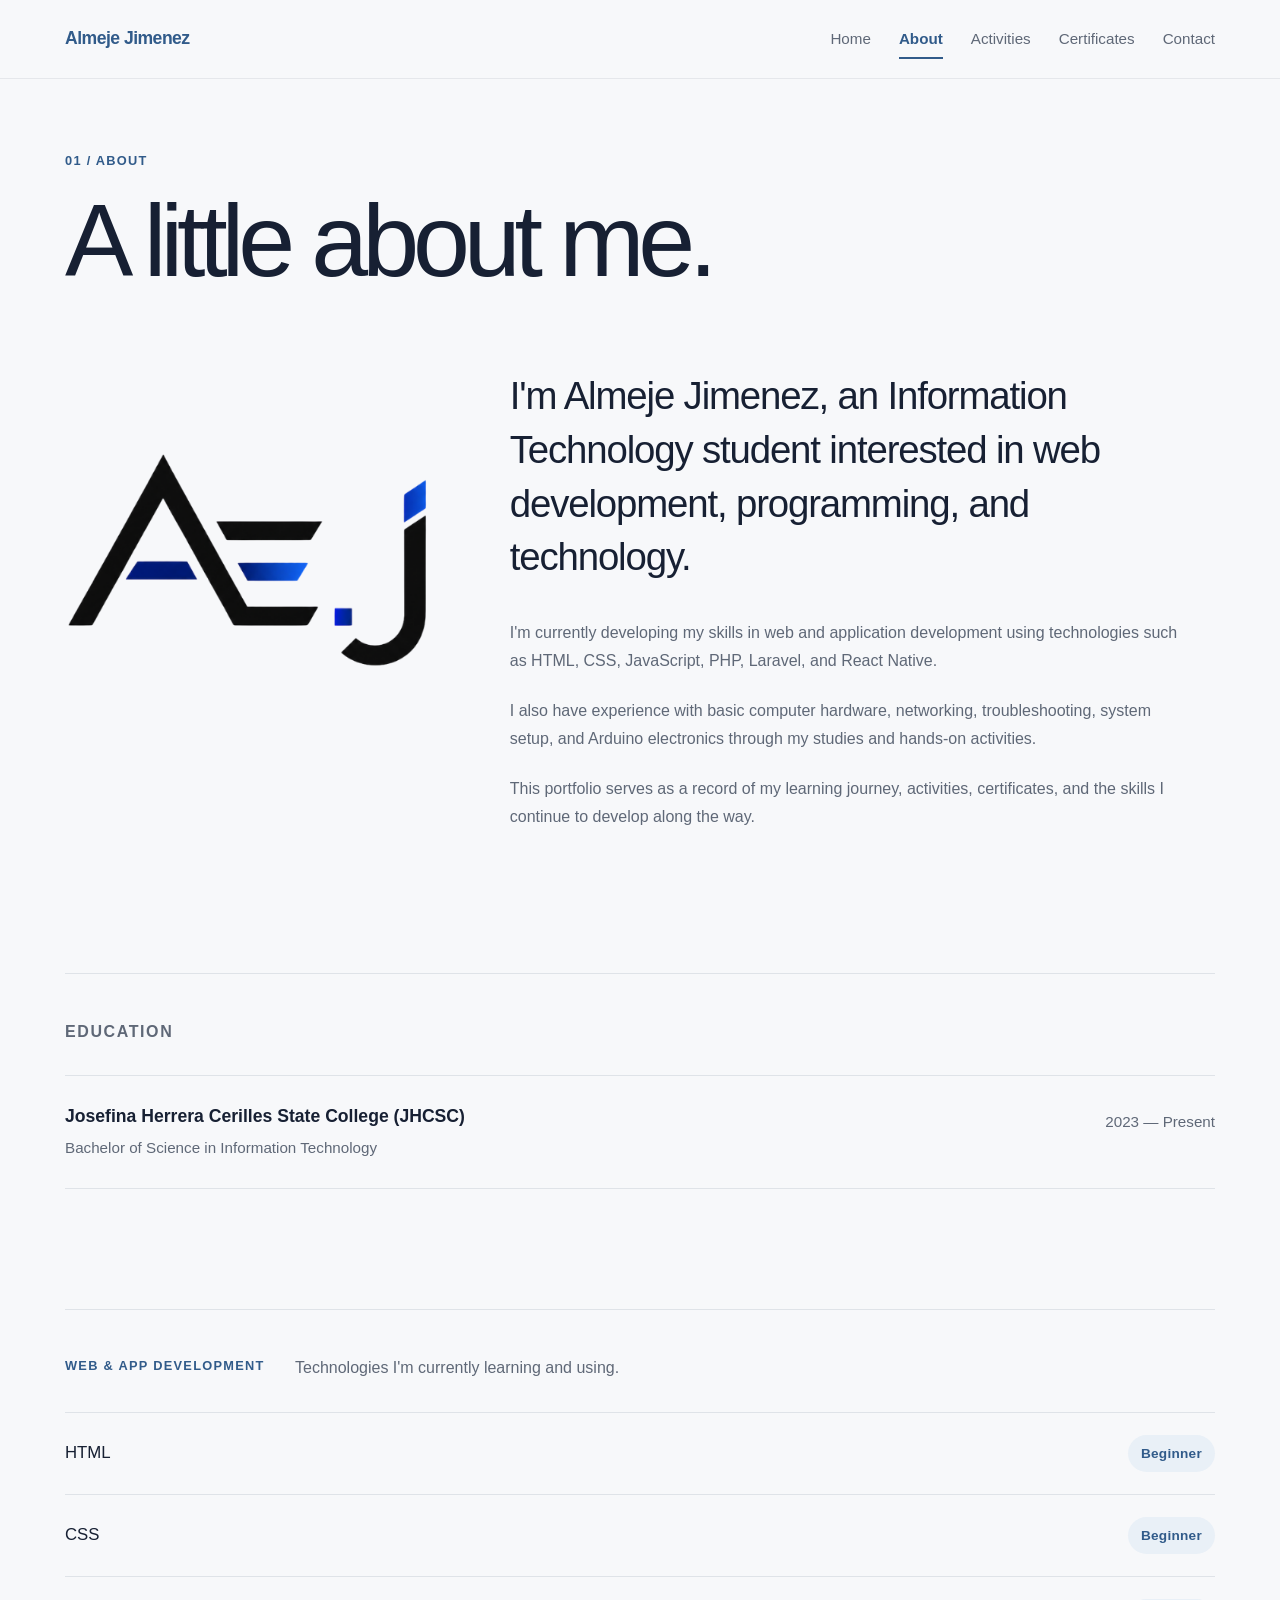
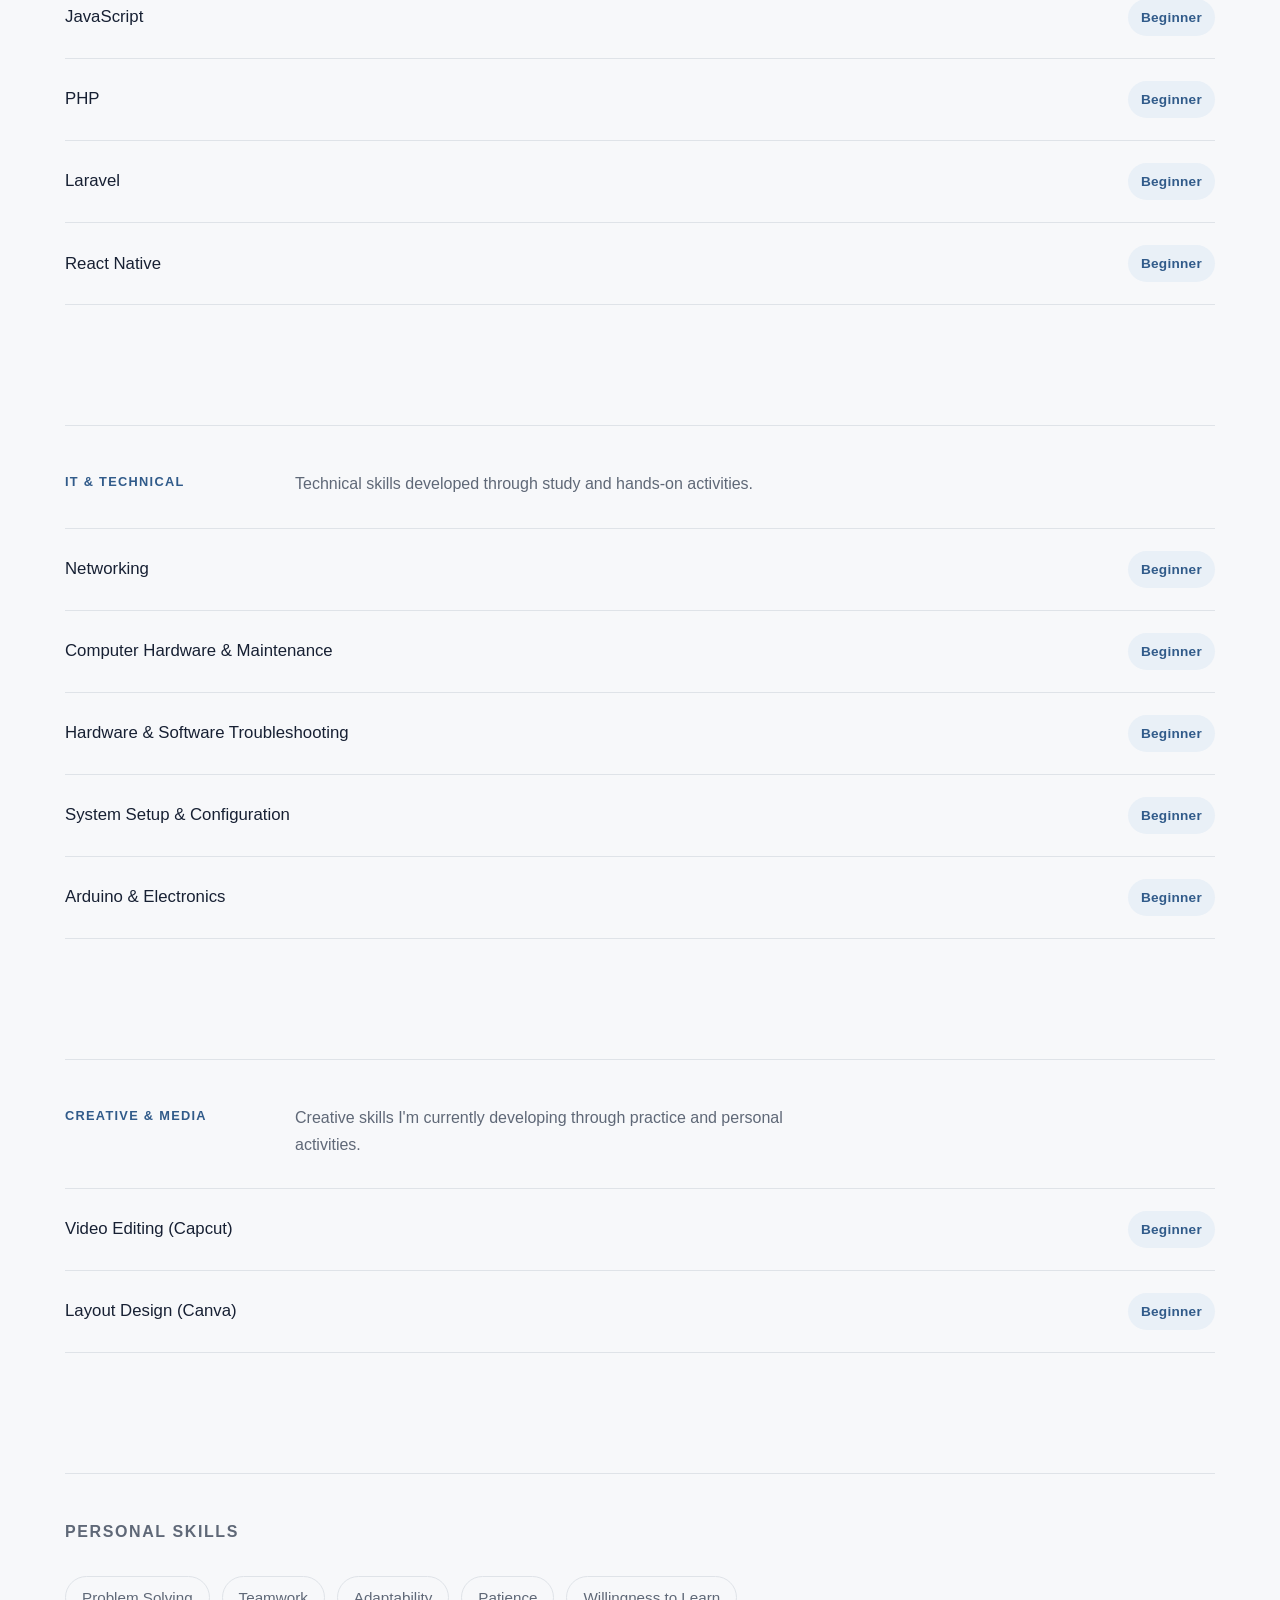
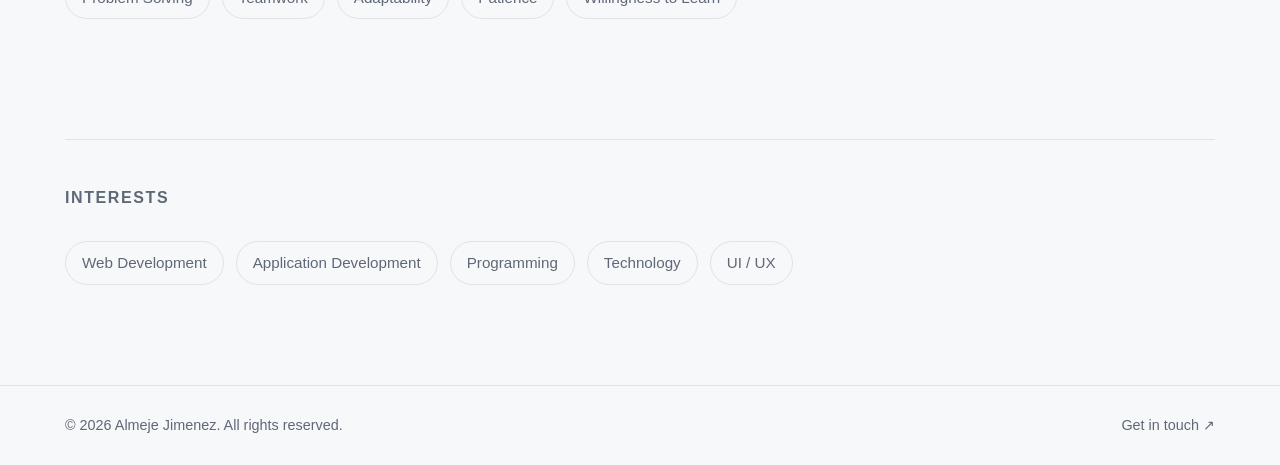
==== about.html @ 889293d3 "Add portfolio website" ====
<!doctype html>
<html lang="en">
  <head>
    <meta charset="UTF-8" />

    <meta name="viewport" content="width=device-width, initial-scale=1.0" />

    <title>About — Almeje Jimenez</title>

    <link rel="stylesheet" href="css/style.css" />
  </head>

  <body>
    <header class="header">
      <nav class="navbar container">
        <a href="index.html" class="logo"> Almeje Jimenez </a>

        <button
          class="menu-button"
          id="menuButton"
          aria-label="Open navigation"
        >
          <span></span>
          <span></span>
        </button>

        <div class="nav-links" id="navLinks">
          <a href="index.html">Home</a>

          <a href="about.html" class="active">About</a>

          <a href="activities.html">Activities</a>

          <a href="certificates.html">Certificates</a>

          <a href="contact.html">Contact</a>
        </div>
      </nav>
    </header>

    <main class="page">
      <!-- =========================
           ABOUT
      ========================== -->

      <section class="container">
        <div class="page-heading">
          <p class="small-label">01 / ABOUT</p>

          <h1>A little about me.</h1>
        </div>

        <div class="about-layout">
          <div class="about-photo">
            <img src="images/my_logo.png" alt="Almeje Jimenez" />
          </div>

          <div class="about-text">
            <p class="about-intro">
              I'm Almeje Jimenez, an Information Technology student interested
              in web development, programming, and technology.
            </p>

            <p>
              I'm currently developing my skills in web and application
              development using technologies such as HTML, CSS, JavaScript, PHP,
              Laravel, and React Native.
            </p>

            <p>
              I also have experience with basic computer hardware, networking,
              troubleshooting, system setup, and Arduino electronics through my
              studies and hands-on activities.
            </p>

            <p>
              This portfolio serves as a record of my learning journey,
              activities, certificates, and the skills I continue to develop
              along the way.
            </p>
          </div>
        </div>
      </section>

      <!-- =========================
           EDUCATION
      ========================== -->

      <section class="container content-section">
        <div class="content-title">
          <p class="small-label">EDUCATION</p>
        </div>

        <div class="simple-list">
          <div class="list-row">
            <div>
              <h3>Josefina Herrera Cerilles State College (JHCSC)</h3>

              <p>Bachelor of Science in Information Technology</p>
            </div>

            <span>2023 — Present</span>
          </div>
        </div>
      </section>

      <!-- =========================
           WEB & APP DEVELOPMENT
      ========================== -->

      <section class="container content-section">
        <div class="content-title">
          <p class="small-label">WEB & APP DEVELOPMENT</p>

          <p>Technologies I'm currently learning and using.</p>
        </div>

        <div class="skills-list">
          <div class="skill-row">
            <span>HTML</span>
            <span class="skill-level">Beginner</span>
          </div>

          <div class="skill-row">
            <span>CSS</span>
            <span class="skill-level">Beginner</span>
          </div>

          <div class="skill-row">
            <span>JavaScript</span>
            <span class="skill-level">Beginner</span>
          </div>

          <div class="skill-row">
            <span>PHP</span>
            <span class="skill-level">Beginner</span>
          </div>

          <div class="skill-row">
            <span>Laravel</span>
            <span class="skill-level">Beginner</span>
          </div>

          <div class="skill-row">
            <span>React Native</span>
            <span class="skill-level">Beginner</span>
          </div>
        </div>
      </section>

      <!-- =========================
           IT & TECHNICAL
      ========================== -->

      <section class="container content-section">
        <div class="content-title">
          <p class="small-label">IT & TECHNICAL</p>

          <p>
            Technical skills developed through study and hands-on activities.
          </p>
        </div>

        <div class="skills-list">
          <div class="skill-row">
            <span>Networking</span>
            <span class="skill-level">Beginner</span>
          </div>

          <div class="skill-row">
            <span>Computer Hardware & Maintenance</span>
            <span class="skill-level">Beginner</span>
          </div>

          <div class="skill-row">
            <span>Hardware & Software Troubleshooting</span>
            <span class="skill-level">Beginner</span>
          </div>

          <div class="skill-row">
            <span>System Setup & Configuration</span>
            <span class="skill-level">Beginner</span>
          </div>

          <div class="skill-row">
            <span>Arduino & Electronics</span>
            <span class="skill-level">Beginner</span>
          </div>
        </div>
      </section>

      <!-- =========================
     CREATIVE & MEDIA
========================== -->

      <section class="container content-section">
        <div class="content-title">
          <p class="small-label">CREATIVE & MEDIA</p>

          <p>
            Creative skills I'm currently developing through practice and
            personal activities.
          </p>
        </div>

        <div class="skills-list">
          <!-- <div class="skill-row">
            <span>Photo Editing</span>
            <span class="skill-level">Beginner</span>
          </div> -->

          <div class="skill-row">
            <span>Video Editing (Capcut)</span>
            <span class="skill-level">Beginner</span>
          </div>

          <div class="skill-row">
            <span>Layout Design (Canva)</span>
            <span class="skill-level">Beginner</span>
          </div>

          <!-- <div class="skill-row">
            <span>Videography</span>
            <span class="skill-level">Beginner</span>
          </div> -->
        </div>
      </section>
      <!-- =========================
           PERSONAL SKILLS
      ========================== -->

      <section class="container content-section">
        <div class="content-title">
          <p class="small-label">PERSONAL SKILLS</p>
        </div>

        <div class="interest-list">
          <span>Problem Solving</span>

          <span>Teamwork</span>

          <span>Adaptability</span>

          <span>Patience</span>

          <span>Willingness to Learn</span>
        </div>
      </section>

      <!-- =========================
           INTERESTS
      ========================== -->

      <section class="container content-section">
        <div class="content-title">
          <p class="small-label">INTERESTS</p>
        </div>

        <div class="interest-list">
          <span>Web Development</span>

          <span>Application Development</span>

          <span>Programming</span>

          <span>Technology</span>

          <span>UI / UX</span>
        </div>
      </section>
    </main>

    <!-- =========================
         FOOTER
    ========================== -->

    <footer class="footer">
      <div class="container footer-content">
        <p>
          © <span class="current-year"></span>
          Almeje Jimenez. All rights reserved.
        </p>

        <a href="contact.html"> Get in touch ↗ </a>
      </div>
    </footer>

    <script src="js/script.js"></script>
  </body>
</html>
---- css/style.css ----
/* =========================================================
   PERSONAL PORTFOLIO
   Accessible Minimal Navy / Blue Theme
   ========================================================= */

/* =========================================================
   1. VARIABLES
   ========================================================= */

:root {
  /* Main colors */
  --background: #f7f8fa;
  --surface: #ffffff;

  --text: #172033;
  --muted: #5f6877;

  --line: #dfe3e8;

  /* Brand colors */
  --primary: #315b8a;
  --primary-light: #e9f0f7;
  --primary-dark: #203d5d;

  /* Page colors */
  --activities-bg: #f0f4f8;

  --contact-bg: #172033;
  --contact-text: #f7f8fa;
  --contact-muted: #bdc5d1;
  --contact-accent: #9ab6d1;

  /* Layout */
  --container: 1150px;

  /* Animation */
  --transition: 0.25s ease;
}

/* =========================================================
   2. RESET
   ========================================================= */

* {
  margin: 0;
  padding: 0;

  box-sizing: border-box;
}

html {
  scroll-behavior: smooth;

  /*
     16px is a comfortable base size.
     rem units throughout the site will scale from this.
  */
  font-size: 16px;
}

body {
  min-height: 100vh;

  background: var(--background);
  color: var(--text);

  font-family: Arial, Helvetica, sans-serif;

  font-size: 1rem;

  /*
     More vertical spacing makes paragraphs
     easier to follow.
  */
  line-height: 1.7;

  -webkit-font-smoothing: antialiased;
}

a {
  color: inherit;

  text-decoration: none;
}

img {
  display: block;

  width: 100%;
}

button {
  font: inherit;
}

::selection {
  background: var(--primary);

  color: white;
}

/* =========================================================
   3. GENERAL
   ========================================================= */

.container {
  width: min(calc(100% - 48px), var(--container));

  margin-inline: auto;
}

/* Small section labels */

.small-label {
  color: var(--primary);

  font-size: 0.8rem;
  font-weight: 700;

  letter-spacing: 0.1em;

  text-transform: uppercase;
}

/* =========================================================
   4. ACCESSIBILITY
   ========================================================= */

/*
   Makes keyboard navigation visible.
   Useful for visitors who use Tab instead of a mouse.
*/

a:focus-visible,
button:focus-visible {
  outline: 3px solid var(--primary);

  outline-offset: 4px;
}

/* Dark contact page focus */

.contact-body a:focus-visible,
.contact-body button:focus-visible {
  outline-color: var(--contact-accent);
}

/* =========================================================
   5. NAVIGATION
   ========================================================= */

.header {
  position: fixed;

  top: 0;
  left: 0;

  width: 100%;

  z-index: 1000;

  background: rgba(247, 248, 250, 0.94);

  backdrop-filter: blur(12px);

  -webkit-backdrop-filter: blur(12px);

  border-bottom: 1px solid rgba(23, 32, 51, 0.08);
}

.navbar {
  min-height: 78px;

  display: flex;

  align-items: center;
  justify-content: space-between;
}

.logo {
  color: var(--primary);

  font-size: 1.1rem;
  font-weight: 700;

  letter-spacing: -0.03em;
}

.nav-links {
  display: flex;

  align-items: center;

  gap: 28px;
}

.nav-links a {
  position: relative;

  color: var(--muted);

  font-size: 0.95rem;
  font-weight: 500;

  transition: color var(--transition);
}

.nav-links a::after {
  content: "";

  position: absolute;

  left: 0;
  bottom: -7px;

  width: 100%;
  height: 2px;

  background: var(--primary);

  transform: scaleX(0);

  transform-origin: right;

  transition: transform var(--transition);
}

.nav-links a:hover,
.nav-links a.active {
  color: var(--primary);
}

.nav-links a.active {
  font-weight: 700;
}

.nav-links a:hover::after,
.nav-links a.active::after {
  transform: scaleX(1);

  transform-origin: left;
}

/* =========================================================
   6. MOBILE MENU BUTTON
   ========================================================= */

.menu-button {
  display: none;

  width: 44px;
  height: 44px;

  padding: 0;

  border: 0;

  background: transparent;

  cursor: pointer;
}

.menu-button span {
  display: block;

  width: 26px;
  height: 2px;

  margin: 7px auto;

  background: var(--text);

  transition:
    transform 0.3s ease,
    opacity 0.3s ease;
}

/* =========================================================
   7. HOME PAGE
   ========================================================= */

.home {
  min-height: calc(100vh - 70px);

  padding: 150px 0 90px;

  display: flex;

  align-items: center;

  background: var(--background);
}

.home-grid {
  display: grid;

  grid-template-columns:
    minmax(0, 1.15fr)
    minmax(300px, 0.85fr);

  gap: 35px;

  align-items: center;
}

.home-content {
  position: relative;
}

.home h1 {
  max-width: 850px;

  margin-top: 25px;

  color: var(--text);

  font-size: clamp(4rem, 9vw, 8.5rem);

  font-weight: 500;

  line-height: 0.9;

  letter-spacing: -0.07em;
}

.home h1 span {
  color: var(--primary);
}

.intro {
  max-width: 570px;

  margin-top: 35px;

  color: var(--muted);

  font-size: 1.05rem;

  line-height: 1.75;
}

.home-links {
  margin-top: 35px;

  display: flex;

  align-items: center;

  gap: 25px;

  font-size: 0.95rem;
  font-weight: 500;
}

.home-links > a {
  transition: color var(--transition);
}

.home-links > a:not(.primary-link) {
  color: var(--muted);
}

.home-links > a:not(.primary-link):hover {
  color: var(--primary);
}

.primary-link {
  display: inline-flex;

  align-items: center;

  gap: 10px;

  padding-bottom: 4px;

  color: var(--primary);

  border-bottom: 2px solid var(--primary);
}

.primary-link span {
  transition: transform var(--transition);
}

.primary-link:hover span {
  transform: translate(3px, -3px);
}

/* =========================================================
   8. PROFILE PHOTO
   ========================================================= */

.home-photo,
.about-photo {
  width: 100%;
}

.home-photo {
  position: relative;
}

.home-photo img {
  width: 110%;

  aspect-ratio: 4 / 5;

  object-fit: cover;
}

.about-photo img {
  width: 100%;

  object-fit: cover;
}

/* Decorative line */

.home-photo::after {
  content: "";

  display: block;

  width: 45%;
  height: 3px;

  margin-top: 14px;
  margin-left: auto;

  background: var(--primary);
}

/* =========================================================
   9. INNER PAGES
   ========================================================= */

.page {
  min-height: 100vh;

  padding: 150px 0 100px;
}

.page-heading {
  max-width: 850px;

  margin-bottom: 80px;
}

.page-heading h1 {
  margin-top: 20px;

  color: var(--text);

  font-size: clamp(3.5rem, 8vw, 7rem);

  font-weight: 500;

  line-height: 0.95;

  letter-spacing: -0.06em;
}

.page-heading > p:last-child {
  max-width: 600px;

  margin-top: 25px;

  color: var(--muted);

  font-size: 1rem;

  line-height: 1.7;
}

/* =========================================================
   10. ABOUT PAGE
   ========================================================= */

.about-layout {
  display: grid;

  grid-template-columns:
    0.7fr
    1.3fr;

  gap: 65px;

  align-items: start;
}

.about-text {
  max-width: 680px;
}

.about-text p {
  margin-bottom: 22px;

  color: var(--muted);

  font-size: 1rem;

  line-height: 1.75;
}

.about-text .about-intro {
  margin-bottom: 35px;

  color: var(--text);

  font-size: clamp(1.5rem, 3vw, 2.4rem);

  line-height: 1.4;

  letter-spacing: -0.03em;
}

/* =========================================================
   11. ABOUT CONTENT SECTIONS
   Education / Skills / Interests
   ========================================================= */

.content-section {
  margin-top: 120px;

  padding-top: 45px;

  border-top: 1px solid var(--line);
}

.content-title {
  display: grid;

  grid-template-columns:
    200px
    1fr;

  gap: 30px;

  margin-bottom: 30px;
}

.content-title .small-label {
  color: var(--primary);
}

.content-title > p:last-child {
  max-width: 500px;

  color: var(--muted);

  font-size: 1rem;

  line-height: 1.65;
}

/* =========================================================
   12. EDUCATION
   ========================================================= */

.simple-list {
  border-top: 1px solid var(--line);
}

.list-row {
  display: flex;

  justify-content: space-between;

  gap: 40px;

  padding: 28px 0;

  border-bottom: 1px solid var(--line);

  transition:
    padding var(--transition),
    border-color var(--transition);
}

.list-row:hover {
  padding-left: 12px;

  border-color: var(--primary);
}

.list-row h3 {
  color: var(--text);

  font-size: 1.1rem;
  font-weight: 600;

  line-height: 1.45;
}

.list-row p,
.list-row > span {
  margin-top: 6px;

  color: var(--muted);

  font-size: 0.95rem;

  line-height: 1.6;
}

/* =========================================================
   13. SKILLS
   ========================================================= */

.skills-list {
  border-top: 1px solid var(--line);
}

.skill-row {
  display: flex;

  align-items: center;
  justify-content: space-between;

  gap: 30px;

  padding: 22px 0;

  border-bottom: 1px solid var(--line);

  transition:
    padding var(--transition),
    border-color var(--transition);
}

.skill-row:hover {
  padding-left: 10px;

  border-color: var(--primary);
}

.skill-row > span:first-child {
  color: var(--text);

  font-size: 1.05rem;
  font-weight: 500;
}

.skill-level {
  padding: 7px 13px;

  background: var(--primary-light);

  color: var(--primary);

  border-radius: 100px;

  font-size: 0.85rem;
  font-weight: 600;

  letter-spacing: 0.02em;
}

/* Beginner */

.skill-level.beginner {
  background: #eef2f6;

  color: #566171;
}

/* Intermediate */

.skill-level.intermediate {
  background: var(--primary-light);

  color: var(--primary);
}

/* Expert */

.skill-level.expert {
  background: var(--primary);

  color: white;
}

/* =========================================================
   14. INTERESTS / PERSONAL SKILLS
   ========================================================= */

.interest-list {
  display: flex;

  flex-wrap: wrap;

  gap: 12px;
}

.interest-list span {
  padding: 10px 16px;

  color: var(--muted);

  border: 1px solid var(--line);

  border-radius: 100px;

  font-size: 0.95rem;

  line-height: 1.4;

  transition:
    background var(--transition),
    color var(--transition),
    border-color var(--transition),
    transform var(--transition);
}

.interest-list span:hover {
  background: var(--primary-light);

  color: var(--primary);

  border-color: #cad8e6;

  transform: translateY(-2px);
}

/* =========================================================
   15. ACTIVITIES PAGE
   ========================================================= */

.activities-page {
  background: var(--activities-bg);
}

.activities-page .header {
  background: rgba(240, 244, 248, 0.94);
}

.activities-page .page-heading h1 {
  color: var(--text);
}

.document-list {
  border-top: 1px solid var(--line);
}

.document-row {
  display: grid;

  grid-template-columns:
    60px
    1fr
    auto;

  gap: 30px;

  padding: 34px 0;

  align-items: center;

  border-bottom: 1px solid var(--line);

  transition:
    padding var(--transition),
    background var(--transition),
    border-color var(--transition);
}

.document-row:hover {
  padding-left: 12px;
  padding-right: 12px;

  background: var(--surface);

  border-color: #c9d4df;
}

.document-number {
  color: var(--primary);

  font-size: 0.85rem;
  font-weight: 700;
}

.document-type {
  color: var(--muted);

  font-size: 0.8rem;
  font-weight: 600;

  letter-spacing: 0.07em;
}

.document-info h2 {
  margin: 5px 0;

  color: var(--text);

  font-size: 1.4rem;
  font-weight: 600;

  line-height: 1.35;

  letter-spacing: -0.02em;
}

.document-info > p:last-child {
  color: var(--muted);

  font-size: 0.95rem;

  line-height: 1.6;
}

/* =========================================================
   16. DOCUMENT ACTIONS
   ========================================================= */

.document-actions {
  display: flex;

  align-items: center;

  gap: 18px;

  white-space: nowrap;
}

/* View */

.view-link {
  display: inline-flex;

  align-items: center;
  justify-content: center;

  min-height: 42px;

  padding: 9px 17px;

  background: var(--primary);

  color: white;

  border: 1px solid var(--primary);

  border-radius: 100px;

  font-size: 0.9rem;
  font-weight: 600;

  transition:
    background var(--transition),
    color var(--transition),
    transform var(--transition);
}

.view-link:hover {
  background: var(--primary-dark);

  border-color: var(--primary-dark);

  transform: translateY(-2px);
}

/* Download */

.download-link {
  display: inline-flex;

  align-items: center;

  min-height: 42px;

  padding: 8px 2px;

  color: var(--primary);

  border-bottom: 2px solid var(--primary);

  font-size: 0.9rem;
  font-weight: 600;

  transition:
    color var(--transition),
    border-color var(--transition);
}

.download-link:hover {
  color: var(--primary-dark);

  border-color: var(--primary-dark);
}

/* =========================================================
   17. CERTIFICATES PAGE
   ========================================================= */

.certificate-grid {
  display: grid;

  grid-template-columns: repeat(2, 1fr);

  gap: 60px 30px;
}

.certificate {
  min-width: 0;
}

.certificate-image {
  display: block;

  padding: 30px;

  overflow: hidden;

  background: var(--primary-light);

  border: 1px solid transparent;

  transition:
    border-color var(--transition),
    background var(--transition);
}

.certificate-image:hover {
  background: #edf3f9;

  border-color: #cad8e6;
}

.certificate-image img {
  aspect-ratio: 1.4;

  object-fit: contain;

  transition: transform 0.4s ease;
}

.certificate-image:hover img {
  transform: scale(1.02);
}

.certificate-details {
  display: flex;

  align-items: flex-end;
  justify-content: space-between;

  gap: 30px;

  margin-top: 20px;
}

.certificate-details .small-label {
  color: var(--primary);
}

.certificate-details h2 {
  margin-top: 6px;

  color: var(--text);

  font-size: 1.1rem;
  font-weight: 600;

  line-height: 1.4;
}

.certificate-details p:not(.small-label) {
  margin-top: 5px;

  color: var(--muted);

  font-size: 0.9rem;

  line-height: 1.5;
}

.certificate-details > a {
  padding: 7px 2px;

  color: var(--primary);

  border-bottom: 2px solid var(--primary);

  font-size: 0.9rem;
  font-weight: 600;

  white-space: nowrap;

  transition:
    color var(--transition),
    border-color var(--transition);
}

.certificate-details > a:hover {
  color: var(--primary-dark);

  border-color: var(--primary-dark);
}

/* =========================================================
   18. CONTACT PAGE
   ========================================================= */

.contact-body {
  background: var(--contact-bg);

  color: var(--contact-text);
}

.contact-page {
  min-height: calc(100vh - 70px);

  padding: 170px 0 100px;

  background: var(--contact-bg);

  color: var(--contact-text);
}

.contact-page .small-label {
  color: var(--contact-accent);
}

.contact-page h1 {
  margin-top: 25px;

  color: var(--contact-text);

  font-size: clamp(4rem, 11vw, 10rem);

  font-weight: 500;

  line-height: 0.9;

  letter-spacing: -0.07em;
}

.contact-description {
  max-width: 550px;

  margin-top: 35px;

  color: var(--contact-muted);

  font-size: 1.05rem;

  line-height: 1.75;
}

.big-email {
  display: inline-flex;

  align-items: center;

  gap: 15px;

  margin-top: 50px;

  padding-bottom: 5px;

  color: var(--contact-text);

  border-bottom: 2px solid var(--contact-accent);

  font-size: clamp(1.2rem, 3vw, 2.5rem);
}

.big-email span {
  color: var(--contact-accent);

  transition: transform var(--transition);
}

.big-email:hover span {
  transform: translate(4px, -4px);
}

.contact-links {
  margin-top: 100px;

  border-top: 1px solid rgba(255, 255, 255, 0.18);
}

.contact-links a {
  display: flex;

  align-items: center;
  justify-content: space-between;

  min-height: 58px;

  padding: 18px 0;

  color: var(--contact-muted);

  border-bottom: 1px solid rgba(255, 255, 255, 0.18);

  font-size: 1rem;
  font-weight: 500;

  transition:
    color var(--transition),
    padding var(--transition);
}

.contact-links a:hover {
  padding-left: 8px;
  padding-right: 8px;

  color: white;
}

/* =========================================================
   19. CONTACT PAGE NAVIGATION
   ========================================================= */

.contact-body .header {
  background: rgba(23, 32, 51, 0.94);

  border-bottom: 1px solid rgba(255, 255, 255, 0.1);
}

.contact-body .logo {
  color: white;
}

.contact-body .nav-links a {
  color: #bdc5d1;
}

.contact-body .nav-links a::after {
  background: white;
}

.contact-body .nav-links a:hover,
.contact-body .nav-links a.active {
  color: white;
}

.contact-body .menu-button span {
  background: white;
}

/* =========================================================
   20. FOOTER
   ========================================================= */

.footer {
  padding: 28px 0;

  background: var(--background);

  border-top: 1px solid var(--line);
}

.footer-content {
  display: flex;

  align-items: center;
  justify-content: space-between;

  gap: 30px;

  color: var(--muted);

  font-size: 0.9rem;

  line-height: 1.6;
}

.footer-content a {
  font-weight: 500;

  transition: color var(--transition);
}

.footer-content a:hover {
  color: var(--primary);
}

/* Contact footer */

.contact-body .footer {
  background: var(--contact-bg);

  color: #bdc5d1;

  border-top: 1px solid rgba(255, 255, 255, 0.15);
}

.contact-body .footer-content {
  color: #bdc5d1;
}

.contact-body .footer-content a:hover {
  color: white;
}

/* =========================================================
   21. TABLET
   ========================================================= */

@media (max-width: 850px) {
  .home-grid {
    grid-template-columns: 1fr;

    gap: 50px;
  }

  .home-photo {
    max-width: 350px;
  }

  .home-photo img {
    width: 100%;
  }

  .about-layout {
    grid-template-columns: 1fr;

    gap: 45px;
  }

  .about-photo {
    max-width: 350px;
  }

  .certificate-grid {
    grid-template-columns: 1fr;
  }
}

/* =========================================================
   22. MOBILE
   ========================================================= */

@media (max-width: 650px) {
  /* -----------------------------------------
     GENERAL
     ----------------------------------------- */

  .container {
    width: calc(100% - 32px);
  }

  /* -----------------------------------------
     NAVIGATION
     ----------------------------------------- */

  .menu-button {
    display: block;

    position: relative;

    z-index: 1002;
  }

  .menu-button.active span:first-child {
    transform: translateY(4.5px) rotate(45deg);
  }

  .menu-button.active span:last-child {
    transform: translateY(-4.5px) rotate(-45deg);
  }

  .nav-links {
    position: fixed;

    inset: 0;

    z-index: 1001;

    display: flex;

    flex-direction: column;

    align-items: flex-start;
    justify-content: center;

    gap: 24px;

    padding: 40px;

    background: var(--background);

    transform: translateY(-100%);

    transition: transform 0.4s ease;
  }

  .nav-links.active {
    transform: translateY(0);
  }

  .nav-links a {
    color: var(--text);

    font-size: 1.8rem;
    font-weight: 500;

    letter-spacing: -0.04em;
  }

  .nav-links a::after {
    bottom: -3px;
  }

  .nav-links a:hover,
  .nav-links a.active {
    color: var(--primary);
  }

  /* -----------------------------------------
     CONTACT MOBILE NAVIGATION
     ----------------------------------------- */

  .contact-body .nav-links {
    background: var(--contact-bg);
  }

  .contact-body .nav-links a {
    color: var(--contact-muted);
  }

  .contact-body .nav-links a:hover,
  .contact-body .nav-links a.active {
    color: white;
  }

  /* -----------------------------------------
     HOME
     ----------------------------------------- */

  .home {
    min-height: auto;

    padding: 125px 0 80px;
  }

  .home h1 {
    font-size: clamp(3.6rem, 18vw, 6rem);

    line-height: 0.95;
  }

  .intro {
    margin-top: 28px;

    font-size: 1rem;
  }

  .home-links {
    flex-direction: column;

    align-items: flex-start;

    gap: 18px;

    font-size: 1rem;
  }

  .home-photo {
    max-width: 300px;
  }

  /* -----------------------------------------
     INNER PAGES
     ----------------------------------------- */

  .page {
    padding: 125px 0 80px;
  }

  .page-heading {
    margin-bottom: 55px;
  }

  .page-heading h1 {
    font-size: clamp(3.2rem, 15vw, 5.5rem);

    line-height: 1;
  }

  /* -----------------------------------------
     ABOUT
     ----------------------------------------- */

  .about-layout {
    gap: 40px;
  }

  .about-photo {
    max-width: 300px;
  }

  .about-text p {
    font-size: 1rem;
  }

  /* -----------------------------------------
     CONTENT
     ----------------------------------------- */

  .content-section {
    margin-top: 80px;

    padding-top: 35px;
  }

  .content-title {
    grid-template-columns: 1fr;

    gap: 12px;
  }

  /* -----------------------------------------
     EDUCATION
     ----------------------------------------- */

  .list-row {
    flex-direction: column;

    gap: 6px;
  }

  .list-row:hover {
    padding-left: 8px;
  }

  /* -----------------------------------------
     SKILLS
     ----------------------------------------- */

  .skill-row {
    gap: 15px;
  }

  /* -----------------------------------------
     DOCUMENTS / ACTIVITIES
     ----------------------------------------- */

  .document-row {
    grid-template-columns:
      35px
      1fr;

    gap: 12px 15px;
  }

  .document-row:hover {
    padding-left: 8px;
    padding-right: 8px;
  }

  .document-actions {
    grid-column: 2;

    justify-self: start;

    display: flex;

    align-items: center;

    flex-wrap: wrap;

    gap: 15px;

    margin-top: 8px;
  }

  .document-info h2 {
    font-size: 1.25rem;
  }

  .view-link,
  .download-link {
    font-size: 0.9rem;
  }

  /* -----------------------------------------
     CERTIFICATES
     ----------------------------------------- */

  .certificate-grid {
    gap: 50px;
  }

  .certificate-image {
    padding: 20px;
  }

  .certificate-details {
    align-items: flex-start;

    gap: 20px;
  }

  /* -----------------------------------------
     CONTACT
     ----------------------------------------- */

  .contact-page {
    min-height: calc(100vh - 70px);

    padding: 130px 0 80px;
  }

  .contact-page h1 {
    font-size: clamp(3.7rem, 18vw, 6.5rem);

    line-height: 0.95;
  }

  .contact-description {
    font-size: 1rem;
  }

  .big-email {
    word-break: break-word;
  }

  .contact-links {
    margin-top: 75px;
  }

  /* -----------------------------------------
     FOOTER
     ----------------------------------------- */

  .footer-content {
    flex-direction: column;

    align-items: flex-start;

    gap: 8px;

    font-size: 0.9rem;
  }
}

/* =========================================================
   23. VERY SMALL SCREENS
   ========================================================= */

@media (max-width: 400px) {
  .home h1 {
    font-size: 3.4rem;
  }

  .page-heading h1 {
    font-size: 3.1rem;
  }

  .contact-page h1 {
    font-size: 3.7rem;
  }

  .skill-row {
    align-items: flex-start;

    flex-direction: column;

    gap: 10px;
  }

  .certificate-details {
    flex-direction: column;
  }

  .document-row {
    grid-template-columns:
      30px
      1fr;
  }
}

/* =========================================================
   24. REDUCED MOTION / ACCESSIBILITY
   ========================================================= */

@media (prefers-reduced-motion: reduce) {
  html {
    scroll-behavior: auto;
  }

  *,
  *::before,
  *::after {
    transition: none !important;

    animation: none !important;
  }
}
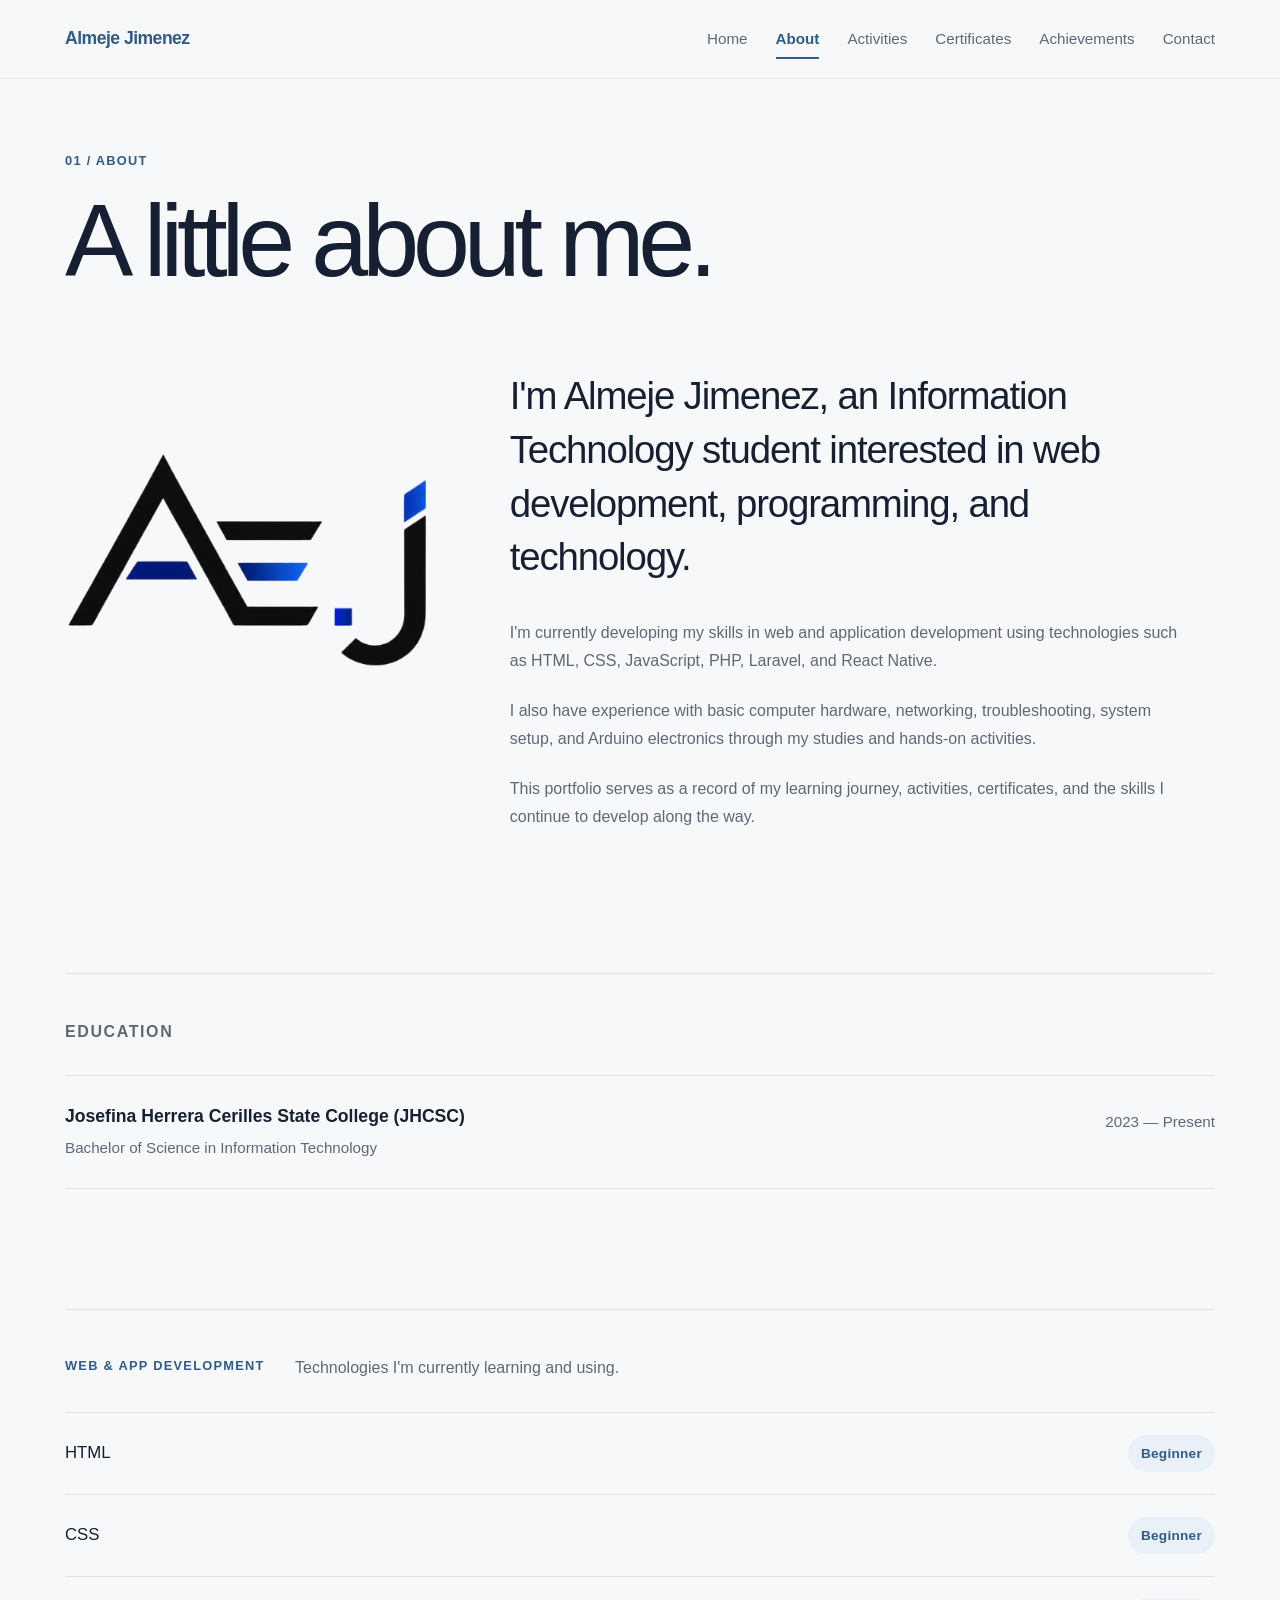
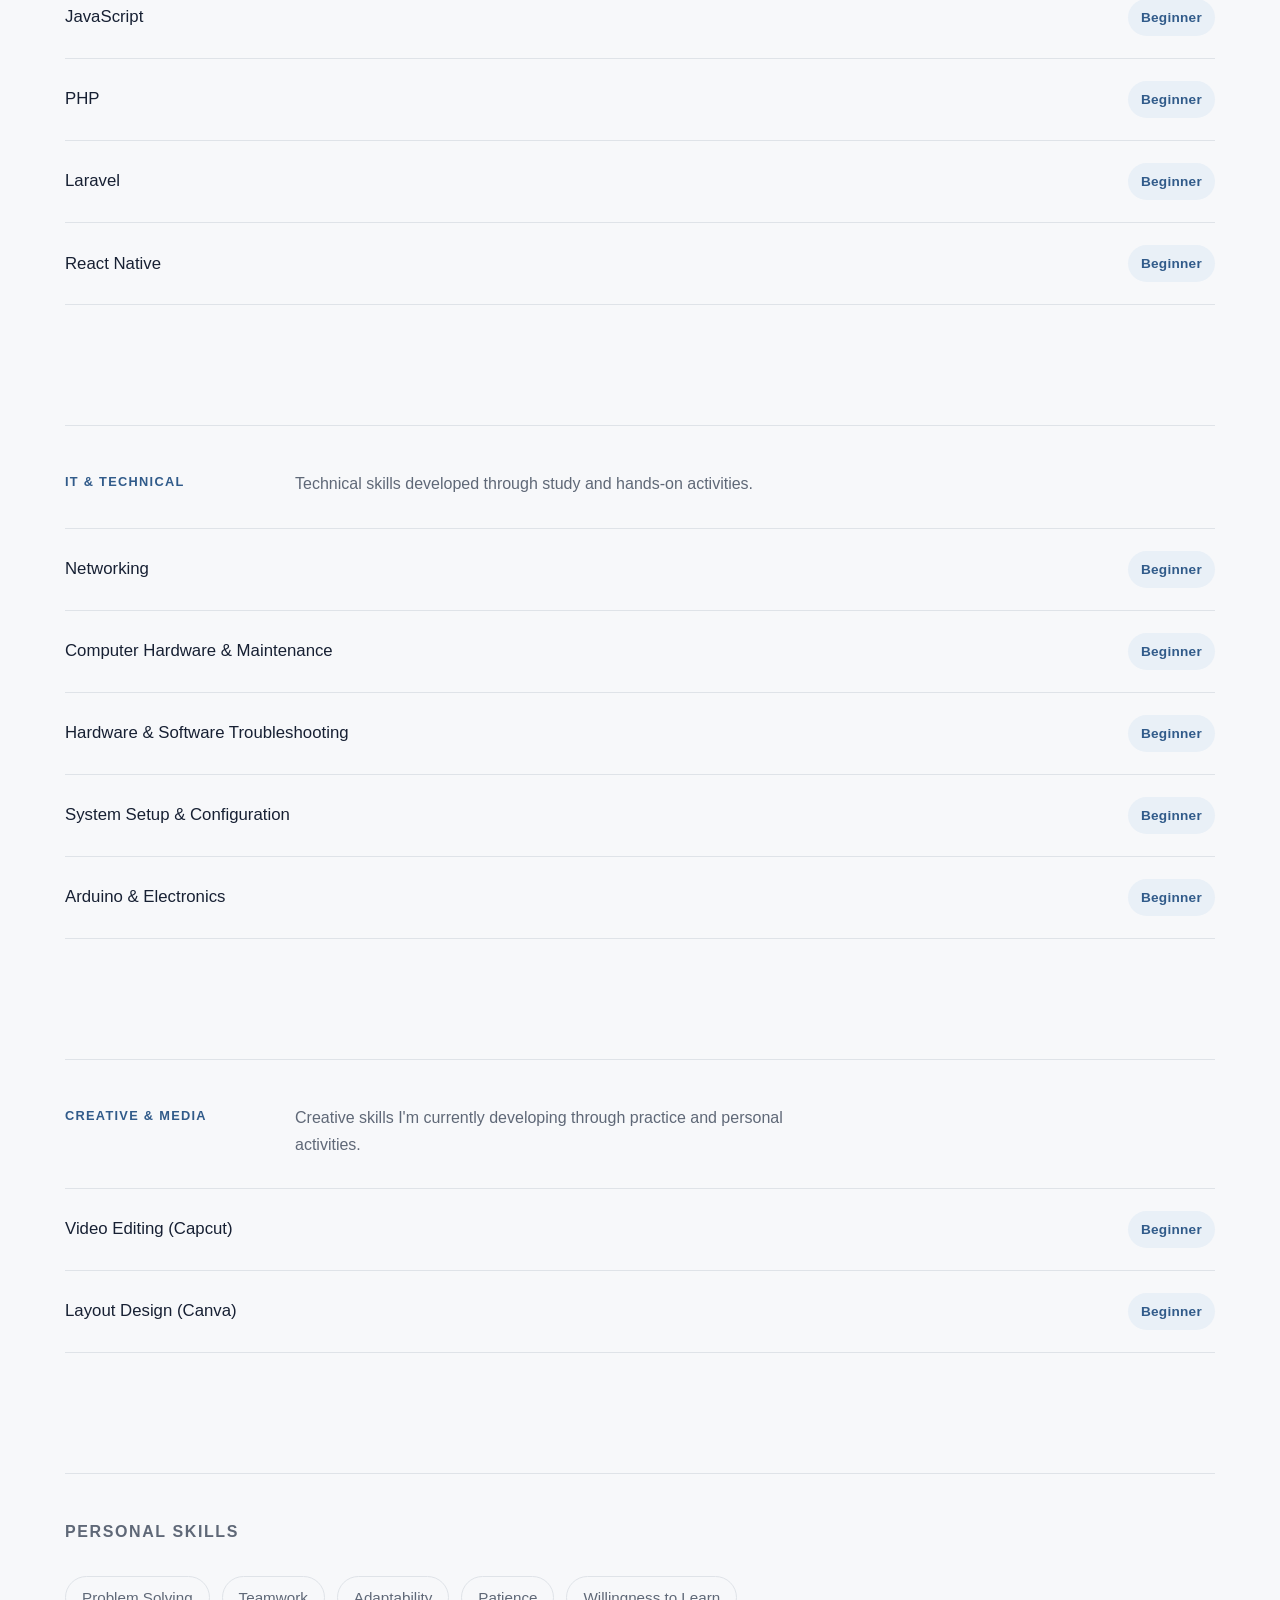
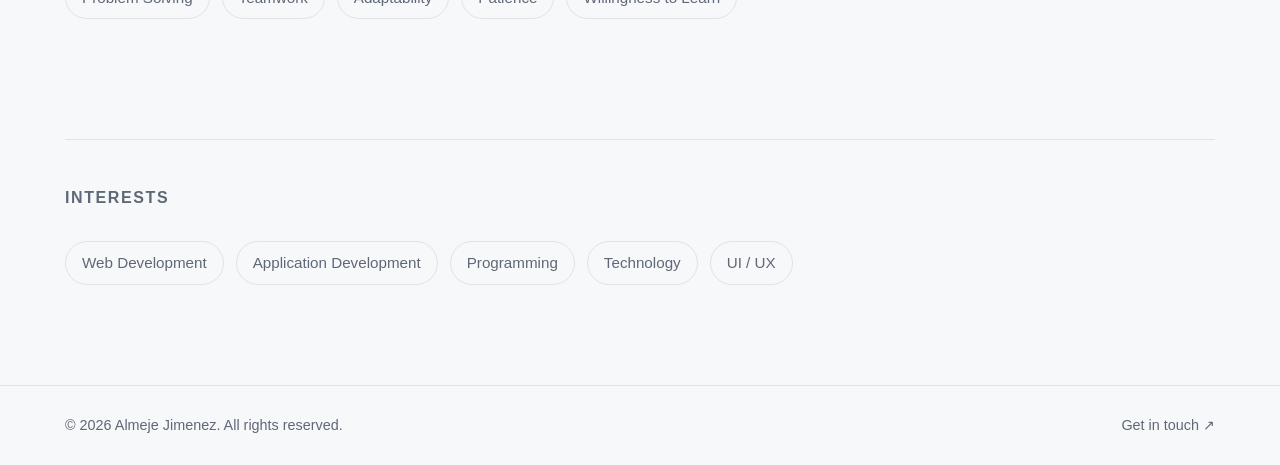
==== commit ad049a9e: "Update about.html" ====
--- a/about.html
+++ b/about.html
@@ -33,6 +33,8 @@
 
           <a href="certificates.html">Certificates</a>
 
+          <a href="achievements.html">Achievements</a>
+
           <a href="contact.html">Contact</a>
         </div>
       </nav>
--- a/css/style.css
+++ b/css/style.css
@@ -1,1594 +1,1953 @@
-/* =========================================================
-   PERSONAL PORTFOLIO
-   Accessible Minimal Navy / Blue Theme
-   ========================================================= */
-
-/* =========================================================
-   1. VARIABLES
-   ========================================================= */
-
-:root {
-  /* Main colors */
-  --background: #f7f8fa;
-  --surface: #ffffff;
-
-  --text: #172033;
-  --muted: #5f6877;
-
-  --line: #dfe3e8;
-
-  /* Brand colors */
-  --primary: #315b8a;
-  --primary-light: #e9f0f7;
-  --primary-dark: #203d5d;
-
-  /* Page colors */
-  --activities-bg: #f0f4f8;
-
-  --contact-bg: #172033;
-  --contact-text: #f7f8fa;
-  --contact-muted: #bdc5d1;
-  --contact-accent: #9ab6d1;
-
-  /* Layout */
-  --container: 1150px;
-
-  /* Animation */
-  --transition: 0.25s ease;
-}
-
-/* =========================================================
-   2. RESET
-   ========================================================= */
-
-* {
-  margin: 0;
-  padding: 0;
-
-  box-sizing: border-box;
-}
-
-html {
-  scroll-behavior: smooth;
-
-  /*
-     16px is a comfortable base size.
-     rem units throughout the site will scale from this.
-  */
-  font-size: 16px;
-}
-
-body {
-  min-height: 100vh;
-
-  background: var(--background);
-  color: var(--text);
-
-  font-family: Arial, Helvetica, sans-serif;
-
-  font-size: 1rem;
-
-  /*
-     More vertical spacing makes paragraphs
-     easier to follow.
-  */
-  line-height: 1.7;
-
-  -webkit-font-smoothing: antialiased;
-}
-
-a {
-  color: inherit;
-
-  text-decoration: none;
-}
-
-img {
-  display: block;
-
-  width: 100%;
-}
-
-button {
-  font: inherit;
-}
-
-::selection {
-  background: var(--primary);
-
-  color: white;
-}
-
-/* =========================================================
-   3. GENERAL
-   ========================================================= */
-
-.container {
-  width: min(calc(100% - 48px), var(--container));
-
-  margin-inline: auto;
-}
-
-/* Small section labels */
-
-.small-label {
-  color: var(--primary);
-
-  font-size: 0.8rem;
-  font-weight: 700;
-
-  letter-spacing: 0.1em;
-
-  text-transform: uppercase;
-}
-
-/* =========================================================
-   4. ACCESSIBILITY
-   ========================================================= */
-
-/*
-   Makes keyboard navigation visible.
-   Useful for visitors who use Tab instead of a mouse.
-*/
-
-a:focus-visible,
-button:focus-visible {
-  outline: 3px solid var(--primary);
-
-  outline-offset: 4px;
-}
-
-/* Dark contact page focus */
-
-.contact-body a:focus-visible,
-.contact-body button:focus-visible {
-  outline-color: var(--contact-accent);
-}
-
-/* =========================================================
-   5. NAVIGATION
-   ========================================================= */
-
-.header {
-  position: fixed;
-
-  top: 0;
-  left: 0;
-
-  width: 100%;
-
-  z-index: 1000;
-
-  background: rgba(247, 248, 250, 0.94);
-
-  backdrop-filter: blur(12px);
-
-  -webkit-backdrop-filter: blur(12px);
-
-  border-bottom: 1px solid rgba(23, 32, 51, 0.08);
-}
-
-.navbar {
-  min-height: 78px;
-
-  display: flex;
-
-  align-items: center;
-  justify-content: space-between;
-}
-
-.logo {
-  color: var(--primary);
-
-  font-size: 1.1rem;
-  font-weight: 700;
-
-  letter-spacing: -0.03em;
-}
-
-.nav-links {
-  display: flex;
-
-  align-items: center;
-
-  gap: 28px;
-}
-
-.nav-links a {
-  position: relative;
-
-  color: var(--muted);
-
-  font-size: 0.95rem;
-  font-weight: 500;
-
-  transition: color var(--transition);
-}
-
-.nav-links a::after {
-  content: "";
-
-  position: absolute;
-
-  left: 0;
-  bottom: -7px;
-
-  width: 100%;
-  height: 2px;
-
-  background: var(--primary);
-
-  transform: scaleX(0);
-
-  transform-origin: right;
-
-  transition: transform var(--transition);
-}
-
-.nav-links a:hover,
-.nav-links a.active {
-  color: var(--primary);
-}
-
-.nav-links a.active {
-  font-weight: 700;
-}
-
-.nav-links a:hover::after,
-.nav-links a.active::after {
-  transform: scaleX(1);
-
-  transform-origin: left;
-}
-
-/* =========================================================
-   6. MOBILE MENU BUTTON
-   ========================================================= */
-
-.menu-button {
-  display: none;
-
-  width: 44px;
-  height: 44px;
-
-  padding: 0;
-
-  border: 0;
-
-  background: transparent;
-
-  cursor: pointer;
-}
-
-.menu-button span {
-  display: block;
-
-  width: 26px;
-  height: 2px;
-
-  margin: 7px auto;
-
-  background: var(--text);
-
-  transition:
-    transform 0.3s ease,
-    opacity 0.3s ease;
-}
-
-/* =========================================================
-   7. HOME PAGE
-   ========================================================= */
-
-.home {
-  min-height: calc(100vh - 70px);
-
-  padding: 150px 0 90px;
-
-  display: flex;
-
-  align-items: center;
-
-  background: var(--background);
-}
-
-.home-grid {
-  display: grid;
-
-  grid-template-columns:
-    minmax(0, 1.15fr)
-    minmax(300px, 0.85fr);
-
-  gap: 35px;
-
-  align-items: center;
-}
-
-.home-content {
-  position: relative;
-}
-
-.home h1 {
-  max-width: 850px;
-
-  margin-top: 25px;
-
-  color: var(--text);
-
-  font-size: clamp(4rem, 9vw, 8.5rem);
-
-  font-weight: 500;
-
-  line-height: 0.9;
-
-  letter-spacing: -0.07em;
-}
-
-.home h1 span {
-  color: var(--primary);
-}
-
-.intro {
-  max-width: 570px;
-
-  margin-top: 35px;
-
-  color: var(--muted);
-
-  font-size: 1.05rem;
-
-  line-height: 1.75;
-}
-
-.home-links {
-  margin-top: 35px;
-
-  display: flex;
-
-  align-items: center;
-
-  gap: 25px;
-
-  font-size: 0.95rem;
-  font-weight: 500;
-}
-
-.home-links > a {
-  transition: color var(--transition);
-}
-
-.home-links > a:not(.primary-link) {
-  color: var(--muted);
-}
-
-.home-links > a:not(.primary-link):hover {
-  color: var(--primary);
-}
-
-.primary-link {
-  display: inline-flex;
-
-  align-items: center;
-
-  gap: 10px;
-
-  padding-bottom: 4px;
-
-  color: var(--primary);
-
-  border-bottom: 2px solid var(--primary);
-}
-
-.primary-link span {
-  transition: transform var(--transition);
-}
-
-.primary-link:hover span {
-  transform: translate(3px, -3px);
-}
-
-/* =========================================================
-   8. PROFILE PHOTO
-   ========================================================= */
-
-.home-photo,
-.about-photo {
-  width: 100%;
-}
-
-.home-photo {
-  position: relative;
-}
-
-.home-photo img {
-  width: 110%;
-
-  aspect-ratio: 4 / 5;
-
-  object-fit: cover;
-}
-
-.about-photo img {
-  width: 100%;
-
-  object-fit: cover;
-}
-
-/* Decorative line */
-
-.home-photo::after {
-  content: "";
-
-  display: block;
-
-  width: 45%;
-  height: 3px;
-
-  margin-top: 14px;
-  margin-left: auto;
-
-  background: var(--primary);
-}
-
-/* =========================================================
-   9. INNER PAGES
-   ========================================================= */
-
-.page {
-  min-height: 100vh;
-
-  padding: 150px 0 100px;
-}
-
-.page-heading {
-  max-width: 850px;
-
-  margin-bottom: 80px;
-}
-
-.page-heading h1 {
-  margin-top: 20px;
-
-  color: var(--text);
-
-  font-size: clamp(3.5rem, 8vw, 7rem);
-
-  font-weight: 500;
-
-  line-height: 0.95;
-
-  letter-spacing: -0.06em;
-}
-
-.page-heading > p:last-child {
-  max-width: 600px;
-
-  margin-top: 25px;
-
-  color: var(--muted);
-
-  font-size: 1rem;
-
-  line-height: 1.7;
-}
-
-/* =========================================================
-   10. ABOUT PAGE
-   ========================================================= */
-
-.about-layout {
-  display: grid;
-
-  grid-template-columns:
-    0.7fr
-    1.3fr;
-
-  gap: 65px;
-
-  align-items: start;
-}
-
-.about-text {
-  max-width: 680px;
-}
-
-.about-text p {
-  margin-bottom: 22px;
-
-  color: var(--muted);
-
-  font-size: 1rem;
-
-  line-height: 1.75;
-}
-
-.about-text .about-intro {
-  margin-bottom: 35px;
-
-  color: var(--text);
-
-  font-size: clamp(1.5rem, 3vw, 2.4rem);
-
-  line-height: 1.4;
-
-  letter-spacing: -0.03em;
-}
-
-/* =========================================================
-   11. ABOUT CONTENT SECTIONS
-   Education / Skills / Interests
-   ========================================================= */
-
-.content-section {
-  margin-top: 120px;
-
-  padding-top: 45px;
-
-  border-top: 1px solid var(--line);
-}
-
-.content-title {
-  display: grid;
-
-  grid-template-columns:
-    200px
-    1fr;
-
-  gap: 30px;
-
-  margin-bottom: 30px;
-}
-
-.content-title .small-label {
-  color: var(--primary);
-}
-
-.content-title > p:last-child {
-  max-width: 500px;
-
-  color: var(--muted);
-
-  font-size: 1rem;
-
-  line-height: 1.65;
-}
-
-/* =========================================================
-   12. EDUCATION
-   ========================================================= */
-
-.simple-list {
-  border-top: 1px solid var(--line);
-}
-
-.list-row {
-  display: flex;
-
-  justify-content: space-between;
-
-  gap: 40px;
-
-  padding: 28px 0;
-
-  border-bottom: 1px solid var(--line);
-
-  transition:
-    padding var(--transition),
-    border-color var(--transition);
-}
-
-.list-row:hover {
-  padding-left: 12px;
-
-  border-color: var(--primary);
-}
-
-.list-row h3 {
-  color: var(--text);
-
-  font-size: 1.1rem;
-  font-weight: 600;
-
-  line-height: 1.45;
-}
-
-.list-row p,
-.list-row > span {
-  margin-top: 6px;
-
-  color: var(--muted);
-
-  font-size: 0.95rem;
-
-  line-height: 1.6;
-}
-
-/* =========================================================
-   13. SKILLS
-   ========================================================= */
-
-.skills-list {
-  border-top: 1px solid var(--line);
-}
-
-.skill-row {
-  display: flex;
-
-  align-items: center;
-  justify-content: space-between;
-
-  gap: 30px;
-
-  padding: 22px 0;
-
-  border-bottom: 1px solid var(--line);
-
-  transition:
-    padding var(--transition),
-    border-color var(--transition);
-}
-
-.skill-row:hover {
-  padding-left: 10px;
-
-  border-color: var(--primary);
-}
-
-.skill-row > span:first-child {
-  color: var(--text);
-
-  font-size: 1.05rem;
-  font-weight: 500;
-}
-
-.skill-level {
-  padding: 7px 13px;
-
-  background: var(--primary-light);
-
-  color: var(--primary);
-
-  border-radius: 100px;
-
-  font-size: 0.85rem;
-  font-weight: 600;
-
-  letter-spacing: 0.02em;
-}
-
-/* Beginner */
-
-.skill-level.beginner {
-  background: #eef2f6;
-
-  color: #566171;
-}
-
-/* Intermediate */
-
-.skill-level.intermediate {
-  background: var(--primary-light);
-
-  color: var(--primary);
-}
-
-/* Expert */
-
-.skill-level.expert {
-  background: var(--primary);
-
-  color: white;
-}
-
-/* =========================================================
-   14. INTERESTS / PERSONAL SKILLS
-   ========================================================= */
-
-.interest-list {
-  display: flex;
-
-  flex-wrap: wrap;
-
-  gap: 12px;
-}
-
-.interest-list span {
-  padding: 10px 16px;
-
-  color: var(--muted);
-
-  border: 1px solid var(--line);
-
-  border-radius: 100px;
-
-  font-size: 0.95rem;
-
-  line-height: 1.4;
-
-  transition:
-    background var(--transition),
-    color var(--transition),
-    border-color var(--transition),
-    transform var(--transition);
-}
-
-.interest-list span:hover {
-  background: var(--primary-light);
-
-  color: var(--primary);
-
-  border-color: #cad8e6;
-
-  transform: translateY(-2px);
-}
-
-/* =========================================================
-   15. ACTIVITIES PAGE
-   ========================================================= */
-
-.activities-page {
-  background: var(--activities-bg);
-}
-
-.activities-page .header {
-  background: rgba(240, 244, 248, 0.94);
-}
-
-.activities-page .page-heading h1 {
-  color: var(--text);
-}
-
-.document-list {
-  border-top: 1px solid var(--line);
-}
-
-.document-row {
-  display: grid;
-
-  grid-template-columns:
-    60px
-    1fr
-    auto;
-
-  gap: 30px;
-
-  padding: 34px 0;
-
-  align-items: center;
-
-  border-bottom: 1px solid var(--line);
-
-  transition:
-    padding var(--transition),
-    background var(--transition),
-    border-color var(--transition);
-}
-
-.document-row:hover {
-  padding-left: 12px;
-  padding-right: 12px;
-
-  background: var(--surface);
-
-  border-color: #c9d4df;
-}
-
-.document-number {
-  color: var(--primary);
-
-  font-size: 0.85rem;
-  font-weight: 700;
-}
-
-.document-type {
-  color: var(--muted);
-
-  font-size: 0.8rem;
-  font-weight: 600;
-
-  letter-spacing: 0.07em;
-}
-
-.document-info h2 {
-  margin: 5px 0;
-
-  color: var(--text);
-
-  font-size: 1.4rem;
-  font-weight: 600;
-
-  line-height: 1.35;
-
-  letter-spacing: -0.02em;
-}
-
-.document-info > p:last-child {
-  color: var(--muted);
-
-  font-size: 0.95rem;
-
-  line-height: 1.6;
-}
-
-/* =========================================================
-   16. DOCUMENT ACTIONS
-   ========================================================= */
-
-.document-actions {
-  display: flex;
-
-  align-items: center;
-
-  gap: 18px;
-
-  white-space: nowrap;
-}
-
-/* View */
-
-.view-link {
-  display: inline-flex;
-
-  align-items: center;
-  justify-content: center;
-
-  min-height: 42px;
-
-  padding: 9px 17px;
-
-  background: var(--primary);
-
-  color: white;
-
-  border: 1px solid var(--primary);
-
-  border-radius: 100px;
-
-  font-size: 0.9rem;
-  font-weight: 600;
-
-  transition:
-    background var(--transition),
-    color var(--transition),
-    transform var(--transition);
-}
-
-.view-link:hover {
-  background: var(--primary-dark);
-
-  border-color: var(--primary-dark);
-
-  transform: translateY(-2px);
-}
-
-/* Download */
-
-.download-link {
-  display: inline-flex;
-
-  align-items: center;
-
-  min-height: 42px;
-
-  padding: 8px 2px;
-
-  color: var(--primary);
-
-  border-bottom: 2px solid var(--primary);
-
-  font-size: 0.9rem;
-  font-weight: 600;
-
-  transition:
-    color var(--transition),
-    border-color var(--transition);
-}
-
-.download-link:hover {
-  color: var(--primary-dark);
-
-  border-color: var(--primary-dark);
-}
-
-/* =========================================================
-   17. CERTIFICATES PAGE
-   ========================================================= */
-
-.certificate-grid {
-  display: grid;
-
-  grid-template-columns: repeat(2, 1fr);
-
-  gap: 60px 30px;
-}
-
-.certificate {
-  min-width: 0;
-}
-
-.certificate-image {
-  display: block;
-
-  padding: 30px;
-
-  overflow: hidden;
-
-  background: var(--primary-light);
-
-  border: 1px solid transparent;
-
-  transition:
-    border-color var(--transition),
-    background var(--transition);
-}
-
-.certificate-image:hover {
-  background: #edf3f9;
-
-  border-color: #cad8e6;
-}
-
-.certificate-image img {
-  aspect-ratio: 1.4;
-
-  object-fit: contain;
-
-  transition: transform 0.4s ease;
-}
-
-.certificate-image:hover img {
-  transform: scale(1.02);
-}
-
-.certificate-details {
-  display: flex;
-
-  align-items: flex-end;
-  justify-content: space-between;
-
-  gap: 30px;
-
-  margin-top: 20px;
-}
-
-.certificate-details .small-label {
-  color: var(--primary);
-}
-
-.certificate-details h2 {
-  margin-top: 6px;
-
-  color: var(--text);
-
-  font-size: 1.1rem;
-  font-weight: 600;
-
-  line-height: 1.4;
-}
-
-.certificate-details p:not(.small-label) {
-  margin-top: 5px;
-
-  color: var(--muted);
-
-  font-size: 0.9rem;
-
-  line-height: 1.5;
-}
-
-.certificate-details > a {
-  padding: 7px 2px;
-
-  color: var(--primary);
-
-  border-bottom: 2px solid var(--primary);
-
-  font-size: 0.9rem;
-  font-weight: 600;
-
-  white-space: nowrap;
-
-  transition:
-    color var(--transition),
-    border-color var(--transition);
-}
-
-.certificate-details > a:hover {
-  color: var(--primary-dark);
-
-  border-color: var(--primary-dark);
-}
-
-/* =========================================================
-   18. CONTACT PAGE
-   ========================================================= */
-
-.contact-body {
-  background: var(--contact-bg);
-
-  color: var(--contact-text);
-}
-
-.contact-page {
-  min-height: calc(100vh - 70px);
-
-  padding: 170px 0 100px;
-
-  background: var(--contact-bg);
-
-  color: var(--contact-text);
-}
-
-.contact-page .small-label {
-  color: var(--contact-accent);
-}
-
-.contact-page h1 {
-  margin-top: 25px;
-
-  color: var(--contact-text);
-
-  font-size: clamp(4rem, 11vw, 10rem);
-
-  font-weight: 500;
-
-  line-height: 0.9;
-
-  letter-spacing: -0.07em;
-}
-
-.contact-description {
-  max-width: 550px;
-
-  margin-top: 35px;
-
-  color: var(--contact-muted);
-
-  font-size: 1.05rem;
-
-  line-height: 1.75;
-}
-
-.big-email {
-  display: inline-flex;
-
-  align-items: center;
-
-  gap: 15px;
-
-  margin-top: 50px;
-
-  padding-bottom: 5px;
-
-  color: var(--contact-text);
-
-  border-bottom: 2px solid var(--contact-accent);
-
-  font-size: clamp(1.2rem, 3vw, 2.5rem);
-}
-
-.big-email span {
-  color: var(--contact-accent);
-
-  transition: transform var(--transition);
-}
-
-.big-email:hover span {
-  transform: translate(4px, -4px);
-}
-
-.contact-links {
-  margin-top: 100px;
-
-  border-top: 1px solid rgba(255, 255, 255, 0.18);
-}
-
-.contact-links a {
-  display: flex;
-
-  align-items: center;
-  justify-content: space-between;
-
-  min-height: 58px;
-
-  padding: 18px 0;
-
-  color: var(--contact-muted);
-
-  border-bottom: 1px solid rgba(255, 255, 255, 0.18);
-
-  font-size: 1rem;
-  font-weight: 500;
-
-  transition:
-    color var(--transition),
-    padding var(--transition);
-}
-
-.contact-links a:hover {
-  padding-left: 8px;
-  padding-right: 8px;
-
-  color: white;
-}
-
-/* =========================================================
-   19. CONTACT PAGE NAVIGATION
-   ========================================================= */
-
-.contact-body .header {
-  background: rgba(23, 32, 51, 0.94);
-
-  border-bottom: 1px solid rgba(255, 255, 255, 0.1);
-}
-
-.contact-body .logo {
-  color: white;
-}
-
-.contact-body .nav-links a {
-  color: #bdc5d1;
-}
-
-.contact-body .nav-links a::after {
-  background: white;
-}
-
-.contact-body .nav-links a:hover,
-.contact-body .nav-links a.active {
-  color: white;
-}
-
-.contact-body .menu-button span {
-  background: white;
-}
-
-/* =========================================================
-   20. FOOTER
-   ========================================================= */
-
-.footer {
-  padding: 28px 0;
-
-  background: var(--background);
-
-  border-top: 1px solid var(--line);
-}
-
-.footer-content {
-  display: flex;
-
-  align-items: center;
-  justify-content: space-between;
-
-  gap: 30px;
-
-  color: var(--muted);
-
-  font-size: 0.9rem;
-
-  line-height: 1.6;
-}
-
-.footer-content a {
-  font-weight: 500;
-
-  transition: color var(--transition);
-}
-
-.footer-content a:hover {
-  color: var(--primary);
-}
-
-/* Contact footer */
-
-.contact-body .footer {
-  background: var(--contact-bg);
-
-  color: #bdc5d1;
-
-  border-top: 1px solid rgba(255, 255, 255, 0.15);
-}
-
-.contact-body .footer-content {
-  color: #bdc5d1;
-}
-
-.contact-body .footer-content a:hover {
-  color: white;
-}
-
-/* =========================================================
-   21. TABLET
-   ========================================================= */
-
-@media (max-width: 850px) {
-  .home-grid {
-    grid-template-columns: 1fr;
-
-    gap: 50px;
-  }
-
-  .home-photo {
-    max-width: 350px;
-  }
-
-  .home-photo img {
-    width: 100%;
-  }
-
-  .about-layout {
-    grid-template-columns: 1fr;
-
-    gap: 45px;
-  }
-
-  .about-photo {
-    max-width: 350px;
-  }
-
-  .certificate-grid {
-    grid-template-columns: 1fr;
-  }
-}
-
-/* =========================================================
-   22. MOBILE
-   ========================================================= */
-
-@media (max-width: 650px) {
-  /* -----------------------------------------
-     GENERAL
-     ----------------------------------------- */
-
-  .container {
-    width: calc(100% - 32px);
-  }
-
-  /* -----------------------------------------
-     NAVIGATION
-     ----------------------------------------- */
-
-  .menu-button {
-    display: block;
-
-    position: relative;
-
-    z-index: 1002;
-  }
-
-  .menu-button.active span:first-child {
-    transform: translateY(4.5px) rotate(45deg);
-  }
-
-  .menu-button.active span:last-child {
-    transform: translateY(-4.5px) rotate(-45deg);
-  }
-
-  .nav-links {
-    position: fixed;
-
-    inset: 0;
-
-    z-index: 1001;
-
-    display: flex;
-
-    flex-direction: column;
-
-    align-items: flex-start;
-    justify-content: center;
-
-    gap: 24px;
-
-    padding: 40px;
-
-    background: var(--background);
-
-    transform: translateY(-100%);
-
-    transition: transform 0.4s ease;
-  }
-
-  .nav-links.active {
-    transform: translateY(0);
-  }
-
-  .nav-links a {
-    color: var(--text);
-
-    font-size: 1.8rem;
-    font-weight: 500;
-
-    letter-spacing: -0.04em;
-  }
-
-  .nav-links a::after {
-    bottom: -3px;
-  }
-
-  .nav-links a:hover,
-  .nav-links a.active {
-    color: var(--primary);
-  }
-
-  /* -----------------------------------------
-     CONTACT MOBILE NAVIGATION
-     ----------------------------------------- */
-
-  .contact-body .nav-links {
-    background: var(--contact-bg);
-  }
-
-  .contact-body .nav-links a {
-    color: var(--contact-muted);
-  }
-
-  .contact-body .nav-links a:hover,
-  .contact-body .nav-links a.active {
-    color: white;
-  }
-
-  /* -----------------------------------------
-     HOME
-     ----------------------------------------- */
-
-  .home {
-    min-height: auto;
-
-    padding: 125px 0 80px;
-  }
-
-  .home h1 {
-    font-size: clamp(3.6rem, 18vw, 6rem);
-
-    line-height: 0.95;
-  }
-
-  .intro {
-    margin-top: 28px;
-
-    font-size: 1rem;
-  }
-
-  .home-links {
-    flex-direction: column;
-
-    align-items: flex-start;
-
-    gap: 18px;
-
-    font-size: 1rem;
-  }
-
-  .home-photo {
-    max-width: 300px;
-  }
-
-  /* -----------------------------------------
-     INNER PAGES
-     ----------------------------------------- */
-
-  .page {
-    padding: 125px 0 80px;
-  }
-
-  .page-heading {
-    margin-bottom: 55px;
-  }
-
-  .page-heading h1 {
-    font-size: clamp(3.2rem, 15vw, 5.5rem);
-
-    line-height: 1;
-  }
-
-  /* -----------------------------------------
-     ABOUT
-     ----------------------------------------- */
-
-  .about-layout {
-    gap: 40px;
-  }
-
-  .about-photo {
-    max-width: 300px;
-  }
-
-  .about-text p {
-    font-size: 1rem;
-  }
-
-  /* -----------------------------------------
-     CONTENT
-     ----------------------------------------- */
-
-  .content-section {
-    margin-top: 80px;
-
-    padding-top: 35px;
-  }
-
-  .content-title {
-    grid-template-columns: 1fr;
-
-    gap: 12px;
-  }
-
-  /* -----------------------------------------
-     EDUCATION
-     ----------------------------------------- */
-
-  .list-row {
-    flex-direction: column;
-
-    gap: 6px;
-  }
-
-  .list-row:hover {
-    padding-left: 8px;
-  }
-
-  /* -----------------------------------------
-     SKILLS
-     ----------------------------------------- */
-
-  .skill-row {
-    gap: 15px;
-  }
-
-  /* -----------------------------------------
-     DOCUMENTS / ACTIVITIES
-     ----------------------------------------- */
-
-  .document-row {
-    grid-template-columns:
-      35px
-      1fr;
-
-    gap: 12px 15px;
-  }
-
-  .document-row:hover {
-    padding-left: 8px;
-    padding-right: 8px;
-  }
-
-  .document-actions {
-    grid-column: 2;
-
-    justify-self: start;
-
-    display: flex;
-
-    align-items: center;
-
-    flex-wrap: wrap;
-
-    gap: 15px;
-
-    margin-top: 8px;
-  }
-
-  .document-info h2 {
-    font-size: 1.25rem;
-  }
-
-  .view-link,
-  .download-link {
-    font-size: 0.9rem;
-  }
-
-  /* -----------------------------------------
-     CERTIFICATES
-     ----------------------------------------- */
-
-  .certificate-grid {
-    gap: 50px;
-  }
-
-  .certificate-image {
-    padding: 20px;
-  }
-
-  .certificate-details {
-    align-items: flex-start;
-
-    gap: 20px;
-  }
-
-  /* -----------------------------------------
-     CONTACT
-     ----------------------------------------- */
-
-  .contact-page {
-    min-height: calc(100vh - 70px);
-
-    padding: 130px 0 80px;
-  }
-
-  .contact-page h1 {
-    font-size: clamp(3.7rem, 18vw, 6.5rem);
-
-    line-height: 0.95;
-  }
-
-  .contact-description {
-    font-size: 1rem;
-  }
-
-  .big-email {
-    word-break: break-word;
-  }
-
-  .contact-links {
-    margin-top: 75px;
-  }
-
-  /* -----------------------------------------
-     FOOTER
-     ----------------------------------------- */
-
-  .footer-content {
-    flex-direction: column;
-
-    align-items: flex-start;
-
-    gap: 8px;
-
-    font-size: 0.9rem;
-  }
-}
-
-/* =========================================================
-   23. VERY SMALL SCREENS
-   ========================================================= */
-
-@media (max-width: 400px) {
-  .home h1 {
-    font-size: 3.4rem;
-  }
-
-  .page-heading h1 {
-    font-size: 3.1rem;
-  }
-
-  .contact-page h1 {
-    font-size: 3.7rem;
-  }
-
-  .skill-row {
-    align-items: flex-start;
-
-    flex-direction: column;
-
-    gap: 10px;
-  }
-
-  .certificate-details {
-    flex-direction: column;
-  }
-
-  .document-row {
-    grid-template-columns:
-      30px
-      1fr;
-  }
-}
-
-/* =========================================================
-   24. REDUCED MOTION / ACCESSIBILITY
-   ========================================================= */
-
-@media (prefers-reduced-motion: reduce) {
-  html {
-    scroll-behavior: auto;
-  }
-
-  *,
-  *::before,
-  *::after {
-    transition: none !important;
-
-    animation: none !important;
-  }
-}
+/* =========================================================
+   PERSONAL PORTFOLIO
+   Accessible Minimal Navy / Blue Theme
+   Mobile Optimized
+   ========================================================= */
+
+
+/* =========================================================
+   1. VARIABLES
+   ========================================================= */
+
+:root {
+  /* Main colors */
+  --background: #f7f8fa;
+  --surface: #ffffff;
+
+  --text: #172033;
+  --muted: #5f6877;
+
+  --line: #dfe3e8;
+
+  /* Brand colors */
+  --primary: #315b8a;
+  --primary-light: #e9f0f7;
+  --primary-dark: #203d5d;
+
+  /* Page colors */
+  --activities-bg: #f0f4f8;
+
+  --contact-bg: #172033;
+  --contact-text: #f7f8fa;
+  --contact-muted: #bdc5d1;
+  --contact-accent: #9ab6d1;
+
+  /* Layout */
+  --container: 1150px;
+
+  /* Animation */
+  --transition: 0.25s ease;
+}
+
+
+/* =========================================================
+   2. RESET
+   ========================================================= */
+
+* {
+  margin: 0;
+  padding: 0;
+
+  box-sizing: border-box;
+}
+
+html {
+  scroll-behavior: smooth;
+
+  font-size: 16px;
+}
+
+body {
+  min-height: 100vh;
+
+  background: var(--background);
+  color: var(--text);
+
+  font-family: Arial, Helvetica, sans-serif;
+
+  font-size: 1rem;
+  line-height: 1.7;
+
+  overflow-x: hidden;
+
+  -webkit-font-smoothing: antialiased;
+}
+
+a {
+  color: inherit;
+
+  text-decoration: none;
+}
+
+img {
+  display: block;
+
+  width: 100%;
+  max-width: 100%;
+}
+
+button {
+  font: inherit;
+}
+
+::selection {
+  background: var(--primary);
+
+  color: white;
+}
+
+
+/* =========================================================
+   3. GENERAL
+   ========================================================= */
+
+.container {
+  width: min(calc(100% - 48px), var(--container));
+
+  margin-inline: auto;
+}
+
+.small-label {
+  color: var(--primary);
+
+  font-size: 0.8rem;
+  font-weight: 700;
+
+  letter-spacing: 0.1em;
+
+  text-transform: uppercase;
+}
+
+
+/* =========================================================
+   4. ACCESSIBILITY
+   ========================================================= */
+
+a:focus-visible,
+button:focus-visible {
+  outline: 3px solid var(--primary);
+
+  outline-offset: 4px;
+}
+
+.contact-body a:focus-visible,
+.contact-body button:focus-visible {
+  outline-color: var(--contact-accent);
+}
+
+
+/* =========================================================
+   5. NAVIGATION
+   ========================================================= */
+
+.header {
+  position: fixed;
+
+  top: 0;
+  left: 0;
+
+  width: 100%;
+
+  z-index: 1000;
+
+  background: rgba(247, 248, 250, 0.94);
+
+  backdrop-filter: blur(12px);
+
+  -webkit-backdrop-filter: blur(12px);
+
+  border-bottom: 1px solid rgba(23, 32, 51, 0.08);
+}
+
+.navbar {
+  min-height: 78px;
+
+  display: flex;
+
+  align-items: center;
+  justify-content: space-between;
+}
+
+.logo {
+  color: var(--primary);
+
+  font-size: 1.1rem;
+  font-weight: 700;
+
+  letter-spacing: -0.03em;
+}
+
+.nav-links {
+  display: flex;
+
+  align-items: center;
+
+  gap: 28px;
+}
+
+.nav-links a {
+  position: relative;
+
+  color: var(--muted);
+
+  font-size: 0.95rem;
+  font-weight: 500;
+
+  transition: color var(--transition);
+}
+
+.nav-links a::after {
+  content: "";
+
+  position: absolute;
+
+  left: 0;
+  bottom: -7px;
+
+  width: 100%;
+  height: 2px;
+
+  background: var(--primary);
+
+  transform: scaleX(0);
+
+  transform-origin: right;
+
+  transition: transform var(--transition);
+}
+
+.nav-links a:hover,
+.nav-links a.active {
+  color: var(--primary);
+}
+
+.nav-links a.active {
+  font-weight: 700;
+}
+
+.nav-links a:hover::after,
+.nav-links a.active::after {
+  transform: scaleX(1);
+
+  transform-origin: left;
+}
+
+
+/* =========================================================
+   6. MOBILE MENU BUTTON
+   ========================================================= */
+
+.menu-button {
+  display: none;
+
+  width: 44px;
+  height: 44px;
+
+  padding: 0;
+
+  border: 0;
+
+  background: transparent;
+
+  cursor: pointer;
+}
+
+.menu-button span {
+  display: block;
+
+  width: 26px;
+  height: 2px;
+
+  margin: 7px auto;
+
+  background: var(--text);
+
+  transition:
+    transform 0.3s ease,
+    opacity 0.3s ease;
+}
+
+
+/* =========================================================
+   7. HOME PAGE
+   ========================================================= */
+
+.home {
+  min-height: 100vh;
+
+  padding: 150px 0 90px;
+
+  display: flex;
+
+  align-items: center;
+
+  background: var(--background);
+}
+
+.home-grid {
+  display: grid;
+
+  grid-template-columns:
+    minmax(0, 1.15fr)
+    minmax(300px, 0.85fr);
+
+  gap: 35px;
+
+  align-items: center;
+}
+
+.home-content {
+  position: relative;
+
+  min-width: 0;
+}
+
+.home h1 {
+  max-width: 850px;
+
+  margin-top: 25px;
+
+  color: var(--text);
+
+  font-size: clamp(4rem, 9vw, 8.5rem);
+
+  font-weight: 500;
+
+  line-height: 0.9;
+
+  letter-spacing: -0.07em;
+}
+
+.home h1 span {
+  color: var(--primary);
+}
+
+.intro {
+  max-width: 570px;
+
+  margin-top: 35px;
+
+  color: var(--muted);
+
+  font-size: 1.05rem;
+
+  line-height: 1.75;
+}
+
+.home-links {
+  margin-top: 35px;
+
+  display: flex;
+
+  align-items: center;
+
+  gap: 25px;
+
+  font-size: 0.95rem;
+  font-weight: 500;
+}
+
+.home-links > a {
+  transition: color var(--transition);
+}
+
+.home-links > a:not(.primary-link) {
+  color: var(--muted);
+}
+
+.home-links > a:not(.primary-link):hover {
+  color: var(--primary);
+}
+
+.primary-link {
+  display: inline-flex;
+
+  align-items: center;
+
+  gap: 10px;
+
+  padding-bottom: 4px;
+
+  color: var(--primary);
+
+  border-bottom: 2px solid var(--primary);
+}
+
+.primary-link span {
+  transition: transform var(--transition);
+}
+
+.primary-link:hover span {
+  transform: translate(3px, -3px);
+}
+
+
+/* =========================================================
+   8. PROFILE PHOTO
+   ========================================================= */
+
+.home-photo,
+.about-photo {
+  width: 100%;
+}
+
+.home-photo {
+  position: relative;
+
+  min-width: 0;
+}
+
+.home-photo img {
+  width: 100%;
+
+  aspect-ratio: 4 / 5;
+
+  object-fit: cover;
+}
+
+.about-photo img {
+  width: 100%;
+
+  object-fit: cover;
+}
+
+.home-photo::after {
+  content: "";
+
+  display: block;
+
+  width: 45%;
+  height: 3px;
+
+  margin-top: 14px;
+  margin-left: auto;
+
+  background: var(--primary);
+}
+
+
+/* =========================================================
+   9. INNER PAGES
+   ========================================================= */
+
+.page {
+  min-height: 100vh;
+
+  padding: 150px 0 100px;
+}
+
+.page-heading {
+  max-width: 850px;
+
+  margin-bottom: 80px;
+}
+
+.page-heading h1 {
+  margin-top: 20px;
+
+  color: var(--text);
+
+  font-size: clamp(3.5rem, 8vw, 7rem);
+
+  font-weight: 500;
+
+  line-height: 0.95;
+
+  letter-spacing: -0.06em;
+}
+
+.page-heading > p:last-child {
+  max-width: 600px;
+
+  margin-top: 25px;
+
+  color: var(--muted);
+
+  font-size: 1rem;
+
+  line-height: 1.7;
+}
+
+
+/* =========================================================
+   10. ABOUT PAGE
+   ========================================================= */
+
+.about-layout {
+  display: grid;
+
+  grid-template-columns:
+    0.7fr
+    1.3fr;
+
+  gap: 65px;
+
+  align-items: start;
+}
+
+.about-text {
+  max-width: 680px;
+}
+
+.about-text p {
+  margin-bottom: 22px;
+
+  color: var(--muted);
+
+  font-size: 1rem;
+
+  line-height: 1.75;
+}
+
+.about-text .about-intro {
+  margin-bottom: 35px;
+
+  color: var(--text);
+
+  font-size: clamp(1.5rem, 3vw, 2.4rem);
+
+  line-height: 1.4;
+
+  letter-spacing: -0.03em;
+}
+
+
+/* =========================================================
+   11. ABOUT CONTENT SECTIONS
+   Education / Skills / Interests
+   ========================================================= */
+
+.content-section {
+  margin-top: 120px;
+
+  padding-top: 45px;
+
+  border-top: 1px solid var(--line);
+}
+
+.content-title {
+  display: grid;
+
+  grid-template-columns:
+    200px
+    1fr;
+
+  gap: 30px;
+
+  margin-bottom: 30px;
+}
+
+.content-title .small-label {
+  color: var(--primary);
+}
+
+.content-title > p:last-child {
+  max-width: 500px;
+
+  color: var(--muted);
+
+  font-size: 1rem;
+
+  line-height: 1.65;
+}
+
+
+/* =========================================================
+   12. EDUCATION
+   ========================================================= */
+
+.simple-list {
+  border-top: 1px solid var(--line);
+}
+
+.list-row {
+  display: flex;
+
+  justify-content: space-between;
+
+  gap: 40px;
+
+  padding: 28px 0;
+
+  border-bottom: 1px solid var(--line);
+
+  transition:
+    padding var(--transition),
+    border-color var(--transition);
+}
+
+.list-row:hover {
+  padding-left: 12px;
+
+  border-color: var(--primary);
+}
+
+.list-row h3 {
+  color: var(--text);
+
+  font-size: 1.1rem;
+  font-weight: 600;
+
+  line-height: 1.45;
+}
+
+.list-row p,
+.list-row > span {
+  margin-top: 6px;
+
+  color: var(--muted);
+
+  font-size: 0.95rem;
+
+  line-height: 1.6;
+}
+
+
+/* =========================================================
+   13. SKILLS
+   ========================================================= */
+
+.skills-list {
+  border-top: 1px solid var(--line);
+}
+
+.skill-row {
+  display: flex;
+
+  align-items: center;
+  justify-content: space-between;
+
+  gap: 30px;
+
+  padding: 22px 0;
+
+  border-bottom: 1px solid var(--line);
+
+  transition:
+    padding var(--transition),
+    border-color var(--transition);
+}
+
+.skill-row:hover {
+  padding-left: 10px;
+
+  border-color: var(--primary);
+}
+
+.skill-row > span:first-child {
+  color: var(--text);
+
+  font-size: 1.05rem;
+  font-weight: 500;
+}
+
+.skill-level {
+  padding: 7px 13px;
+
+  background: var(--primary-light);
+
+  color: var(--primary);
+
+  border-radius: 100px;
+
+  font-size: 0.85rem;
+  font-weight: 600;
+
+  letter-spacing: 0.02em;
+}
+
+.skill-level.beginner {
+  background: #eef2f6;
+
+  color: #566171;
+}
+
+.skill-level.intermediate {
+  background: var(--primary-light);
+
+  color: var(--primary);
+}
+
+.skill-level.expert {
+  background: var(--primary);
+
+  color: white;
+}
+
+
+/* =========================================================
+   14. INTERESTS / PERSONAL SKILLS
+   ========================================================= */
+
+.interest-list {
+  display: flex;
+
+  flex-wrap: wrap;
+
+  gap: 12px;
+}
+
+.interest-list span {
+  padding: 10px 16px;
+
+  color: var(--muted);
+
+  border: 1px solid var(--line);
+
+  border-radius: 100px;
+
+  font-size: 0.95rem;
+
+  line-height: 1.4;
+
+  transition:
+    background var(--transition),
+    color var(--transition),
+    border-color var(--transition),
+    transform var(--transition);
+}
+
+.interest-list span:hover {
+  background: var(--primary-light);
+
+  color: var(--primary);
+
+  border-color: #cad8e6;
+
+  transform: translateY(-2px);
+}
+
+
+/* =========================================================
+   15. ACTIVITIES PAGE
+   ========================================================= */
+
+.activities-page {
+  background: var(--activities-bg);
+}
+
+.activities-page .header {
+  background: rgba(240, 244, 248, 0.94);
+}
+
+.activities-page .page-heading h1 {
+  color: var(--text);
+}
+
+.document-list {
+  border-top: 1px solid var(--line);
+}
+
+.document-row {
+  display: grid;
+
+  grid-template-columns:
+    60px
+    1fr
+    auto;
+
+  gap: 30px;
+
+  padding: 34px 0;
+
+  align-items: center;
+
+  border-bottom: 1px solid var(--line);
+
+  transition:
+    padding var(--transition),
+    background var(--transition),
+    border-color var(--transition);
+}
+
+.document-row:hover {
+  padding-left: 12px;
+  padding-right: 12px;
+
+  background: var(--surface);
+
+  border-color: #c9d4df;
+}
+
+.document-number {
+  color: var(--primary);
+
+  font-size: 0.85rem;
+  font-weight: 700;
+}
+
+.document-type {
+  color: var(--muted);
+
+  font-size: 0.8rem;
+  font-weight: 600;
+
+  letter-spacing: 0.07em;
+}
+
+.document-info h2 {
+  margin: 5px 0;
+
+  color: var(--text);
+
+  font-size: 1.4rem;
+  font-weight: 600;
+
+  line-height: 1.35;
+
+  letter-spacing: -0.02em;
+}
+
+.document-info > p:last-child {
+  color: var(--muted);
+
+  font-size: 0.95rem;
+
+  line-height: 1.6;
+}
+
+
+/* =========================================================
+   16. DOCUMENT ACTIONS
+   ========================================================= */
+
+.document-actions {
+  display: flex;
+
+  align-items: center;
+
+  gap: 18px;
+
+  white-space: nowrap;
+}
+
+.view-link {
+  display: inline-flex;
+
+  align-items: center;
+  justify-content: center;
+
+  min-height: 42px;
+
+  padding: 9px 17px;
+
+  background: var(--primary);
+
+  color: white;
+
+  border: 1px solid var(--primary);
+
+  border-radius: 100px;
+
+  font-size: 0.9rem;
+  font-weight: 600;
+
+  transition:
+    background var(--transition),
+    color var(--transition),
+    transform var(--transition);
+}
+
+.view-link:hover {
+  background: var(--primary-dark);
+
+  border-color: var(--primary-dark);
+
+  transform: translateY(-2px);
+}
+
+.download-link {
+  display: inline-flex;
+
+  align-items: center;
+
+  min-height: 42px;
+
+  padding: 8px 2px;
+
+  color: var(--primary);
+
+  border-bottom: 2px solid var(--primary);
+
+  font-size: 0.9rem;
+  font-weight: 600;
+
+  transition:
+    color var(--transition),
+    border-color var(--transition);
+}
+
+.download-link:hover {
+  color: var(--primary-dark);
+
+  border-color: var(--primary-dark);
+}
+
+
+/* =========================================================
+   17. CERTIFICATES PAGE
+   ========================================================= */
+
+.certificate-grid {
+  display: grid;
+
+  grid-template-columns: repeat(2, 1fr);
+
+  gap: 60px 30px;
+}
+
+.certificate {
+  min-width: 0;
+}
+
+.certificate-image {
+  display: block;
+
+  padding: 30px;
+
+  overflow: hidden;
+
+  background: var(--primary-light);
+
+  border: 1px solid transparent;
+
+  transition:
+    border-color var(--transition),
+    background var(--transition);
+}
+
+.certificate-image:hover {
+  background: #edf3f9;
+
+  border-color: #cad8e6;
+}
+
+.certificate-image img {
+  aspect-ratio: 1.4;
+
+  object-fit: contain;
+
+  transition: transform 0.4s ease;
+}
+
+.certificate-image:hover img {
+  transform: scale(1.02);
+}
+
+.certificate-details {
+  display: flex;
+
+  align-items: flex-end;
+  justify-content: space-between;
+
+  gap: 30px;
+
+  margin-top: 20px;
+}
+
+.certificate-details .small-label {
+  color: var(--primary);
+}
+
+.certificate-details h2 {
+  margin-top: 6px;
+
+  color: var(--text);
+
+  font-size: 1.1rem;
+  font-weight: 600;
+
+  line-height: 1.4;
+}
+
+.certificate-details p:not(.small-label) {
+  margin-top: 5px;
+
+  color: var(--muted);
+
+  font-size: 0.9rem;
+
+  line-height: 1.5;
+}
+
+.certificate-details > a {
+  padding: 7px 2px;
+
+  color: var(--primary);
+
+  border-bottom: 2px solid var(--primary);
+
+  font-size: 0.9rem;
+  font-weight: 600;
+
+  white-space: nowrap;
+
+  transition:
+    color var(--transition),
+    border-color var(--transition);
+}
+
+.certificate-details > a:hover {
+  color: var(--primary-dark);
+
+  border-color: var(--primary-dark);
+}
+
+
+/* =========================================================
+   18. CONTACT PAGE
+   ========================================================= */
+
+.contact-body {
+  background: var(--contact-bg);
+
+  color: var(--contact-text);
+}
+
+.contact-page {
+  min-height: calc(100vh - 70px);
+
+  padding: 170px 0 100px;
+
+  background: var(--contact-bg);
+
+  color: var(--contact-text);
+}
+
+.contact-page .small-label {
+  color: var(--contact-accent);
+}
+
+.contact-page h1 {
+  margin-top: 25px;
+
+  color: var(--contact-text);
+
+  font-size: clamp(4rem, 11vw, 10rem);
+
+  font-weight: 500;
+
+  line-height: 0.9;
+
+  letter-spacing: -0.07em;
+}
+
+.contact-description {
+  max-width: 550px;
+
+  margin-top: 35px;
+
+  color: var(--contact-muted);
+
+  font-size: 1.05rem;
+
+  line-height: 1.75;
+}
+
+.big-email {
+  display: inline-flex;
+
+  align-items: center;
+
+  gap: 15px;
+
+  max-width: 100%;
+
+  margin-top: 50px;
+
+  padding-bottom: 5px;
+
+  color: var(--contact-text);
+
+  border-bottom: 2px solid var(--contact-accent);
+
+  font-size: clamp(1.2rem, 3vw, 2.5rem);
+}
+
+.big-email span {
+  color: var(--contact-accent);
+
+  transition: transform var(--transition);
+}
+
+.big-email:hover span {
+  transform: translate(4px, -4px);
+}
+
+.contact-links {
+  margin-top: 100px;
+
+  border-top: 1px solid rgba(255, 255, 255, 0.18);
+}
+
+.contact-links a {
+  display: flex;
+
+  align-items: center;
+  justify-content: space-between;
+
+  min-height: 58px;
+
+  padding: 18px 0;
+
+  color: var(--contact-muted);
+
+  border-bottom: 1px solid rgba(255, 255, 255, 0.18);
+
+  font-size: 1rem;
+  font-weight: 500;
+
+  transition:
+    color var(--transition),
+    padding var(--transition);
+}
+
+.contact-links a:hover {
+  padding-left: 8px;
+  padding-right: 8px;
+
+  color: white;
+}
+
+
+/* =========================================================
+   19. CONTACT PAGE NAVIGATION
+   ========================================================= */
+
+.contact-body .header {
+  background: rgba(23, 32, 51, 0.94);
+
+  border-bottom: 1px solid rgba(255, 255, 255, 0.1);
+}
+
+.contact-body .logo {
+  color: white;
+}
+
+.contact-body .nav-links a {
+  color: #bdc5d1;
+}
+
+.contact-body .nav-links a::after {
+  background: white;
+}
+
+.contact-body .nav-links a:hover,
+.contact-body .nav-links a.active {
+  color: white;
+}
+
+.contact-body .menu-button span {
+  background: white;
+}
+
+
+/* =========================================================
+   20. FOOTER
+   ========================================================= */
+
+.footer {
+  padding: 28px 0;
+
+  background: var(--background);
+
+  border-top: 1px solid var(--line);
+}
+
+.footer-content {
+  display: flex;
+
+  align-items: center;
+  justify-content: space-between;
+
+  gap: 30px;
+
+  color: var(--muted);
+
+  font-size: 0.9rem;
+
+  line-height: 1.6;
+}
+
+.footer-content a {
+  font-weight: 500;
+
+  transition: color var(--transition);
+}
+
+.footer-content a:hover {
+  color: var(--primary);
+}
+
+.contact-body .footer {
+  background: var(--contact-bg);
+
+  color: #bdc5d1;
+
+  border-top: 1px solid rgba(255, 255, 255, 0.15);
+}
+
+.contact-body .footer-content {
+  color: #bdc5d1;
+}
+
+.contact-body .footer-content a:hover {
+  color: white;
+}
+
+
+/* =========================================================
+   21. TABLET
+   ========================================================= */
+
+@media (max-width: 850px) {
+  .home {
+    min-height: auto;
+
+    align-items: flex-start;
+  }
+
+  .home-grid {
+    grid-template-columns: 1fr;
+
+    gap: 50px;
+  }
+
+  .home-photo {
+    width: min(100%, 380px);
+
+    margin-inline: auto;
+  }
+
+  .home-photo img {
+    width: 100%;
+  }
+
+  .about-layout {
+    grid-template-columns: 1fr;
+
+    gap: 45px;
+  }
+
+  .about-photo {
+    max-width: 350px;
+  }
+
+  .certificate-grid {
+    grid-template-columns: 1fr;
+  }
+}
+
+
+/* =========================================================
+   22. MOBILE
+   ========================================================= */
+
+@media (max-width: 650px) {
+
+  /* =======================================================
+     GENERAL
+     ======================================================= */
+
+  .container {
+    width: calc(100% - 32px);
+  }
+
+
+  /* =======================================================
+     MOBILE HEADER
+     ======================================================= */
+
+  .header {
+    min-height: 72px;
+  }
+
+  .navbar {
+    min-height: 72px;
+  }
+
+  .logo {
+    max-width: calc(100% - 70px);
+
+    font-size: 1rem;
+
+    white-space: nowrap;
+
+    overflow: hidden;
+
+    text-overflow: ellipsis;
+  }
+
+
+  /* =======================================================
+     MOBILE MENU BUTTON
+     ======================================================= */
+
+  .menu-button {
+    display: block;
+
+    position: relative;
+
+    z-index: 1002;
+
+    flex-shrink: 0;
+  }
+
+  .menu-button.active span:first-child {
+    transform: translateY(4.5px) rotate(45deg);
+  }
+
+  .menu-button.active span:last-child {
+    transform: translateY(-4.5px) rotate(-45deg);
+  }
+
+
+/* =======================================================
+   MOBILE NAVIGATION
+   ======================================================= */
+
+.nav-links {
+  position: absolute;
+
+  top: 72px;
+  left: 0;
+
+  width: 100%;
+
+  z-index: 1001;
+
+  display: flex;
+  flex-direction: column;
+
+  align-items: flex-start;
+  justify-content: flex-start;
+
+  gap: 0;
+
+  padding: 12px 16px 20px;
+
+  background: var(--background);
+
+  border-bottom: 1px solid var(--line);
+
+  opacity: 0;
+  visibility: hidden;
+
+  transform: translateY(-10px);
+
+  transition:
+    opacity 0.25s ease,
+    transform 0.25s ease,
+    visibility 0.25s ease;
+}
+
+.nav-links.active {
+  opacity: 1;
+  visibility: visible;
+
+  transform: translateY(0);
+}
+
+.nav-links a {
+  width: 100%;
+
+  padding: 14px 0;
+
+  color: var(--muted);
+
+  font-size: 0.95rem;
+  font-weight: 500;
+
+  line-height: 1.4;
+  letter-spacing: normal;
+
+  border-bottom: 1px solid var(--line);
+}
+
+.nav-links a:last-child {
+  border-bottom: 0;
+}
+
+.nav-links a:hover,
+.nav-links a.active {
+  color: var(--primary);
+}
+
+.nav-links a.active {
+  font-weight: 700;
+}
+
+/* Remove desktop underline animation on mobile */
+.nav-links a::after {
+  display: none;
+}
+
+
+  /* =======================================================
+     CONTACT MOBILE NAVIGATION
+     ======================================================= */
+
+  .contact-body .nav-links {
+    background: var(--contact-bg);
+  }
+
+  .contact-body .nav-links a {
+    color: var(--contact-muted);
+  }
+
+  .contact-body .nav-links a:hover,
+  .contact-body .nav-links a.active {
+    color: white;
+  }
+
+
+  /* =======================================================
+     HOME PAGE — MOBILE OPTIMIZED
+     ======================================================= */
+
+  .home {
+    min-height: auto;
+
+    /*
+       This provides enough space below
+       the fixed navigation bar.
+    */
+    padding:
+      calc(105px + env(safe-area-inset-top))
+      0
+      65px;
+
+    /*
+       IMPORTANT:
+       Desktop uses flex + vertical centering.
+       Mobile should start naturally from the top.
+    */
+    display: block;
+
+    align-items: initial;
+  }
+
+  .home-grid {
+    display: grid;
+
+    grid-template-columns: 1fr;
+
+    gap: 42px;
+
+    align-items: start;
+  }
+
+  .home-content {
+    position: relative;
+
+    width: 100%;
+
+    min-width: 0;
+  }
+
+  .home .small-label {
+    margin-bottom: 18px;
+
+    font-size: 0.72rem;
+
+    letter-spacing: 0.12em;
+  }
+
+  /*
+     Smaller and safer heading for phones.
+  */
+
+  .home h1 {
+    width: 100%;
+
+    max-width: 100%;
+
+    margin-top: 0;
+
+    color: var(--text);
+
+    font-size: clamp(3rem, 14vw, 5rem);
+
+    font-weight: 500;
+
+    line-height: 0.95;
+
+    letter-spacing: -0.055em;
+
+    overflow-wrap: break-word;
+  }
+
+  /*
+     Name gets its own line.
+  */
+
+  .home h1 span {
+    display: block;
+
+    margin-top: 7px;
+
+    color: var(--primary);
+  }
+
+  .intro {
+    width: 100%;
+
+    max-width: 540px;
+
+    margin-top: 26px;
+
+    color: var(--muted);
+
+    font-size: 0.98rem;
+
+    line-height: 1.7;
+  }
+
+
+  /* =======================================================
+     HOME LINKS
+     ======================================================= */
+
+  .home-links {
+    margin-top: 28px;
+
+    display: flex;
+
+    flex-direction: row;
+
+    align-items: center;
+
+    flex-wrap: wrap;
+
+    gap: 16px 24px;
+
+    font-size: 0.95rem;
+  }
+
+  .primary-link {
+    min-height: 44px;
+
+    align-items: center;
+  }
+
+
+  /* =======================================================
+     HOME PHOTO
+     ======================================================= */
+
+  .home-photo {
+    position: relative;
+
+    width: min(100%, 320px);
+
+    max-width: none;
+
+    margin: 5px auto 0;
+  }
+
+  .home-photo img {
+    width: 100%;
+
+    aspect-ratio: 4 / 5;
+
+    object-fit: cover;
+  }
+
+  .home-photo::after {
+    width: 40%;
+
+    margin-top: 12px;
+  }
+
+
+  /* =======================================================
+     INNER PAGES
+     ======================================================= */
+
+  .page {
+    padding:
+      calc(110px + env(safe-area-inset-top))
+      0
+      80px;
+  }
+
+  .page-heading {
+    margin-bottom: 55px;
+  }
+
+  .page-heading h1 {
+    font-size: clamp(3rem, 14vw, 5.5rem);
+
+    line-height: 1;
+
+    overflow-wrap: break-word;
+  }
+
+  .page-heading > p:last-child {
+    margin-top: 22px;
+  }
+
+
+  /* =======================================================
+     ABOUT
+     ======================================================= */
+
+  .about-layout {
+    grid-template-columns: 1fr;
+
+    gap: 40px;
+  }
+
+  .about-photo {
+    width: min(100%, 300px);
+
+    max-width: none;
+  }
+
+  .about-text {
+    width: 100%;
+  }
+
+  .about-text p {
+    font-size: 1rem;
+  }
+
+  .about-text .about-intro {
+    font-size: clamp(1.4rem, 7vw, 2rem);
+
+    line-height: 1.4;
+  }
+
+
+  /* =======================================================
+     CONTENT
+     ======================================================= */
+
+  .content-section {
+    margin-top: 80px;
+
+    padding-top: 35px;
+  }
+
+  .content-title {
+    grid-template-columns: 1fr;
+
+    gap: 12px;
+  }
+
+
+  /* =======================================================
+     EDUCATION
+     ======================================================= */
+
+  .list-row {
+    flex-direction: column;
+
+    gap: 6px;
+  }
+
+  .list-row:hover {
+    padding-left: 8px;
+  }
+
+
+  /* =======================================================
+     SKILLS
+     ======================================================= */
+
+  .skill-row {
+    gap: 15px;
+  }
+
+
+  /* =======================================================
+     DOCUMENTS / ACTIVITIES
+     ======================================================= */
+
+  .document-row {
+    grid-template-columns:
+      35px
+      minmax(0, 1fr);
+
+    gap: 12px 15px;
+  }
+
+  .document-row:hover {
+    padding-left: 8px;
+    padding-right: 8px;
+  }
+
+  .document-info {
+    min-width: 0;
+  }
+
+  .document-actions {
+    grid-column: 2;
+
+    justify-self: start;
+
+    display: flex;
+
+    align-items: center;
+
+    flex-wrap: wrap;
+
+    gap: 15px;
+
+    margin-top: 8px;
+
+    white-space: normal;
+  }
+
+  .document-info h2 {
+    font-size: 1.25rem;
+
+    overflow-wrap: break-word;
+  }
+
+  .view-link,
+  .download-link {
+    font-size: 0.9rem;
+  }
+
+
+  /* =======================================================
+     CERTIFICATES
+     ======================================================= */
+
+  .certificate-grid {
+    grid-template-columns: 1fr;
+
+    gap: 50px;
+  }
+
+  .certificate-image {
+    padding: 20px;
+  }
+
+  .certificate-details {
+    align-items: flex-start;
+
+    gap: 20px;
+  }
+
+
+  /* =======================================================
+     CONTACT
+     ======================================================= */
+
+  .contact-page {
+    min-height: 100vh;
+
+    padding:
+      calc(115px + env(safe-area-inset-top))
+      0
+      80px;
+  }
+
+  .contact-page h1 {
+    max-width: 100%;
+
+    font-size: clamp(3.2rem, 16vw, 6.5rem);
+
+    line-height: 0.95;
+
+    overflow-wrap: break-word;
+  }
+
+  .contact-description {
+    font-size: 1rem;
+  }
+
+  .big-email {
+    max-width: 100%;
+
+    font-size: clamp(1.05rem, 5.5vw, 1.7rem);
+
+    word-break: break-word;
+  }
+
+  .contact-links {
+    margin-top: 75px;
+  }
+
+
+  /* =======================================================
+     FOOTER
+     ======================================================= */
+
+  .footer {
+    padding: 24px 0;
+  }
+
+  .footer-content {
+    flex-direction: column;
+
+    align-items: flex-start;
+
+    gap: 8px;
+
+    font-size: 0.9rem;
+  }
+}
+
+
+/* =========================================================
+   23. VERY SMALL SCREENS
+   320px - 400px
+   ========================================================= */
+
+@media (max-width: 400px) {
+
+  .container {
+    width: calc(100% - 28px);
+  }
+
+
+  /* HOME */
+
+  .home {
+    padding:
+      calc(98px + env(safe-area-inset-top))
+      0
+      55px;
+  }
+
+  .home-grid {
+    gap: 35px;
+  }
+
+  .home .small-label {
+    margin-bottom: 15px;
+
+    font-size: 0.68rem;
+  }
+
+  .home h1 {
+    font-size: clamp(2.65rem, 14vw, 3.4rem);
+
+    line-height: 0.97;
+
+    letter-spacing: -0.05em;
+  }
+
+  .home h1 span {
+    margin-top: 5px;
+  }
+
+  .intro {
+    margin-top: 22px;
+
+    font-size: 0.94rem;
+
+    line-height: 1.65;
+  }
+
+  .home-links {
+    margin-top: 24px;
+
+    flex-direction: column;
+
+    align-items: flex-start;
+
+    gap: 12px;
+  }
+
+  .home-photo {
+    width: min(100%, 280px);
+  }
+
+
+  /* INNER PAGE HEADINGS */
+
+  .page-heading h1 {
+    font-size: clamp(2.7rem, 14vw, 3.5rem);
+  }
+
+
+  /* CONTACT */
+
+  .contact-page h1 {
+    font-size: clamp(3rem, 16vw, 4rem);
+  }
+
+
+  /* SKILLS */
+
+  .skill-row {
+    align-items: flex-start;
+
+    flex-direction: column;
+
+    gap: 10px;
+  }
+
+
+  /* CERTIFICATES */
+
+  .certificate-details {
+    flex-direction: column;
+  }
+
+
+  /* DOCUMENTS */
+
+  .document-row {
+    grid-template-columns:
+      30px
+      minmax(0, 1fr);
+  }
+}
+
+
+/* =========================================================
+   24. SHORT MOBILE SCREENS
+   ========================================================= */
+
+/*
+   Some phones have enough width but very little height.
+   This prevents the homepage from being pushed off screen.
+*/
+
+@media (max-width: 650px) and (max-height: 700px) {
+
+  .home {
+    padding-top: calc(92px + env(safe-area-inset-top));
+  }
+
+  .home h1 {
+    font-size: clamp(2.7rem, 12vw, 4rem);
+  }
+
+  .home .small-label {
+    margin-bottom: 12px;
+  }
+
+  .intro {
+    margin-top: 20px;
+  }
+
+  .home-links {
+    margin-top: 22px;
+  }
+}
+
+
+/* =========================================================
+   25. REDUCED MOTION / ACCESSIBILITY
+   ========================================================= */
+
+@media (prefers-reduced-motion: reduce) {
+
+  html {
+    scroll-behavior: auto;
+  }
+
+  *,
+  *::before,
+  *::after {
+    transition: none !important;
+
+    animation: none !important;
+  }
+}
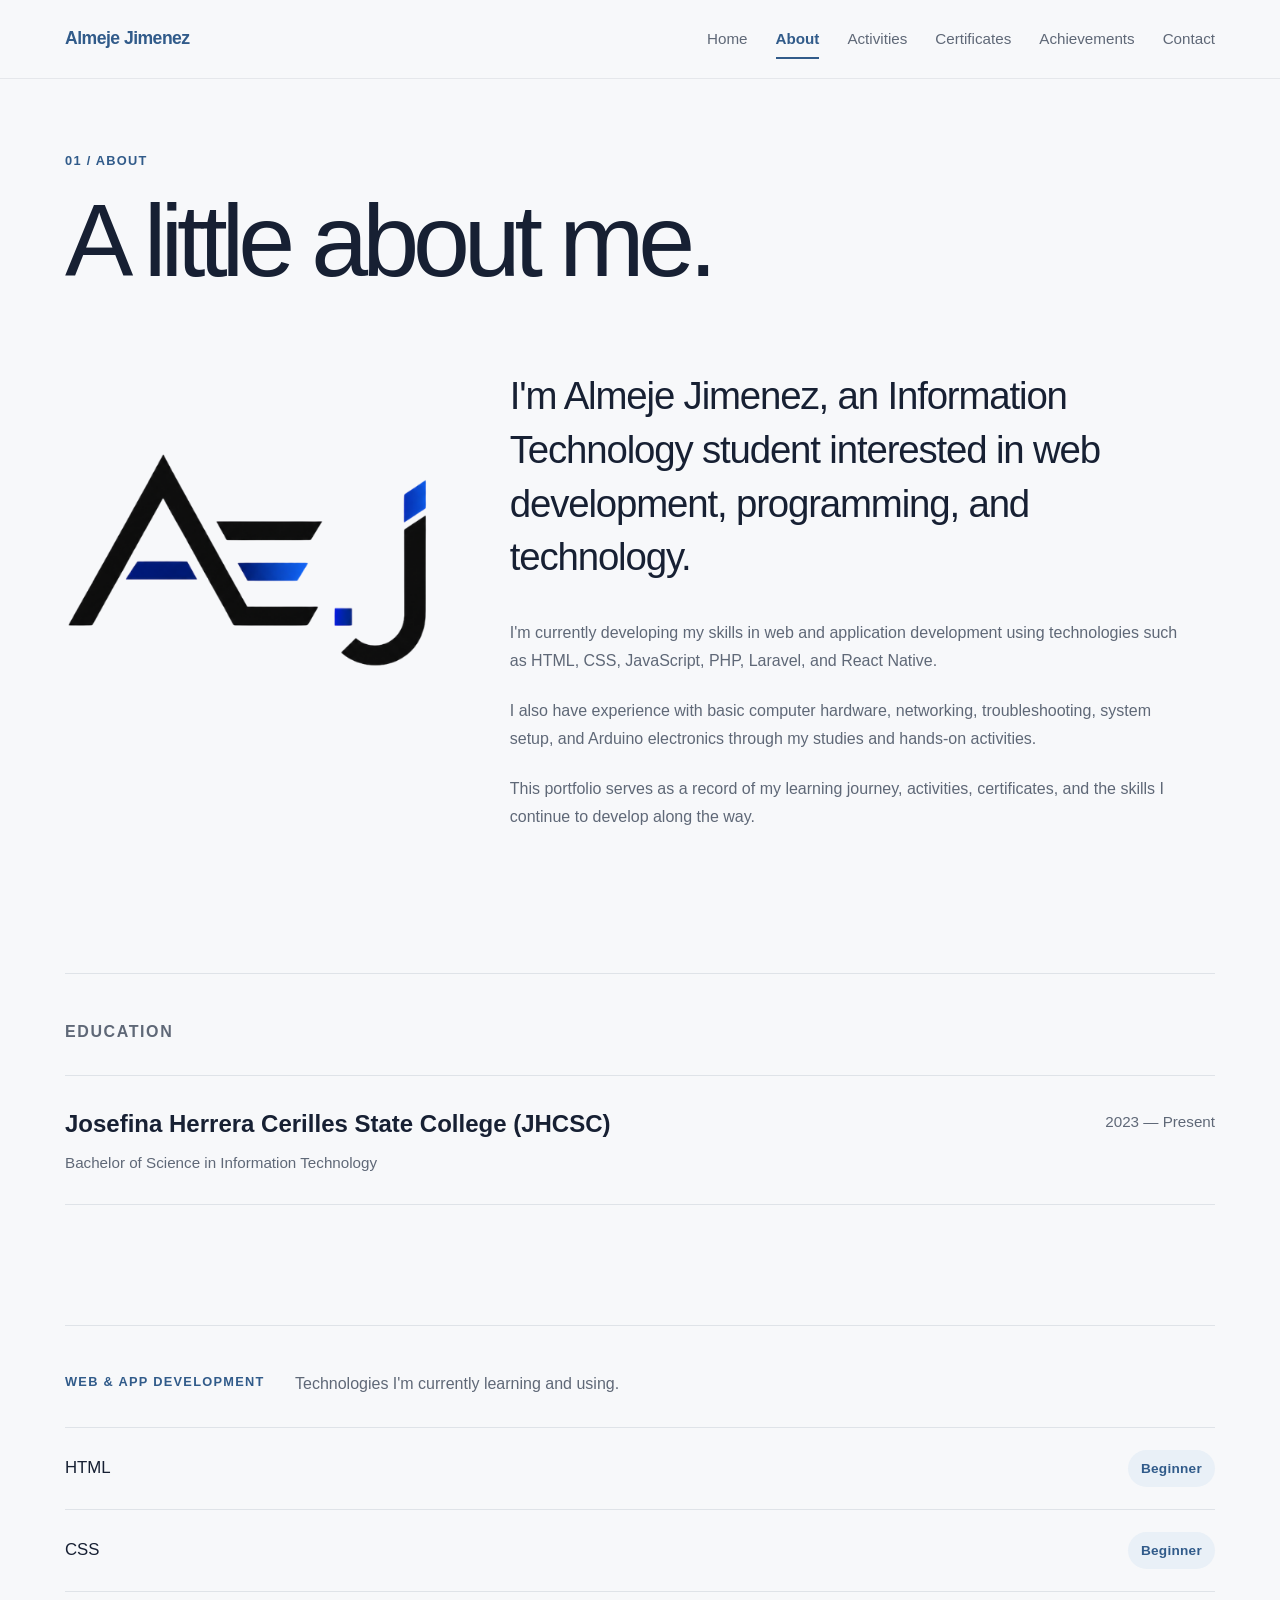
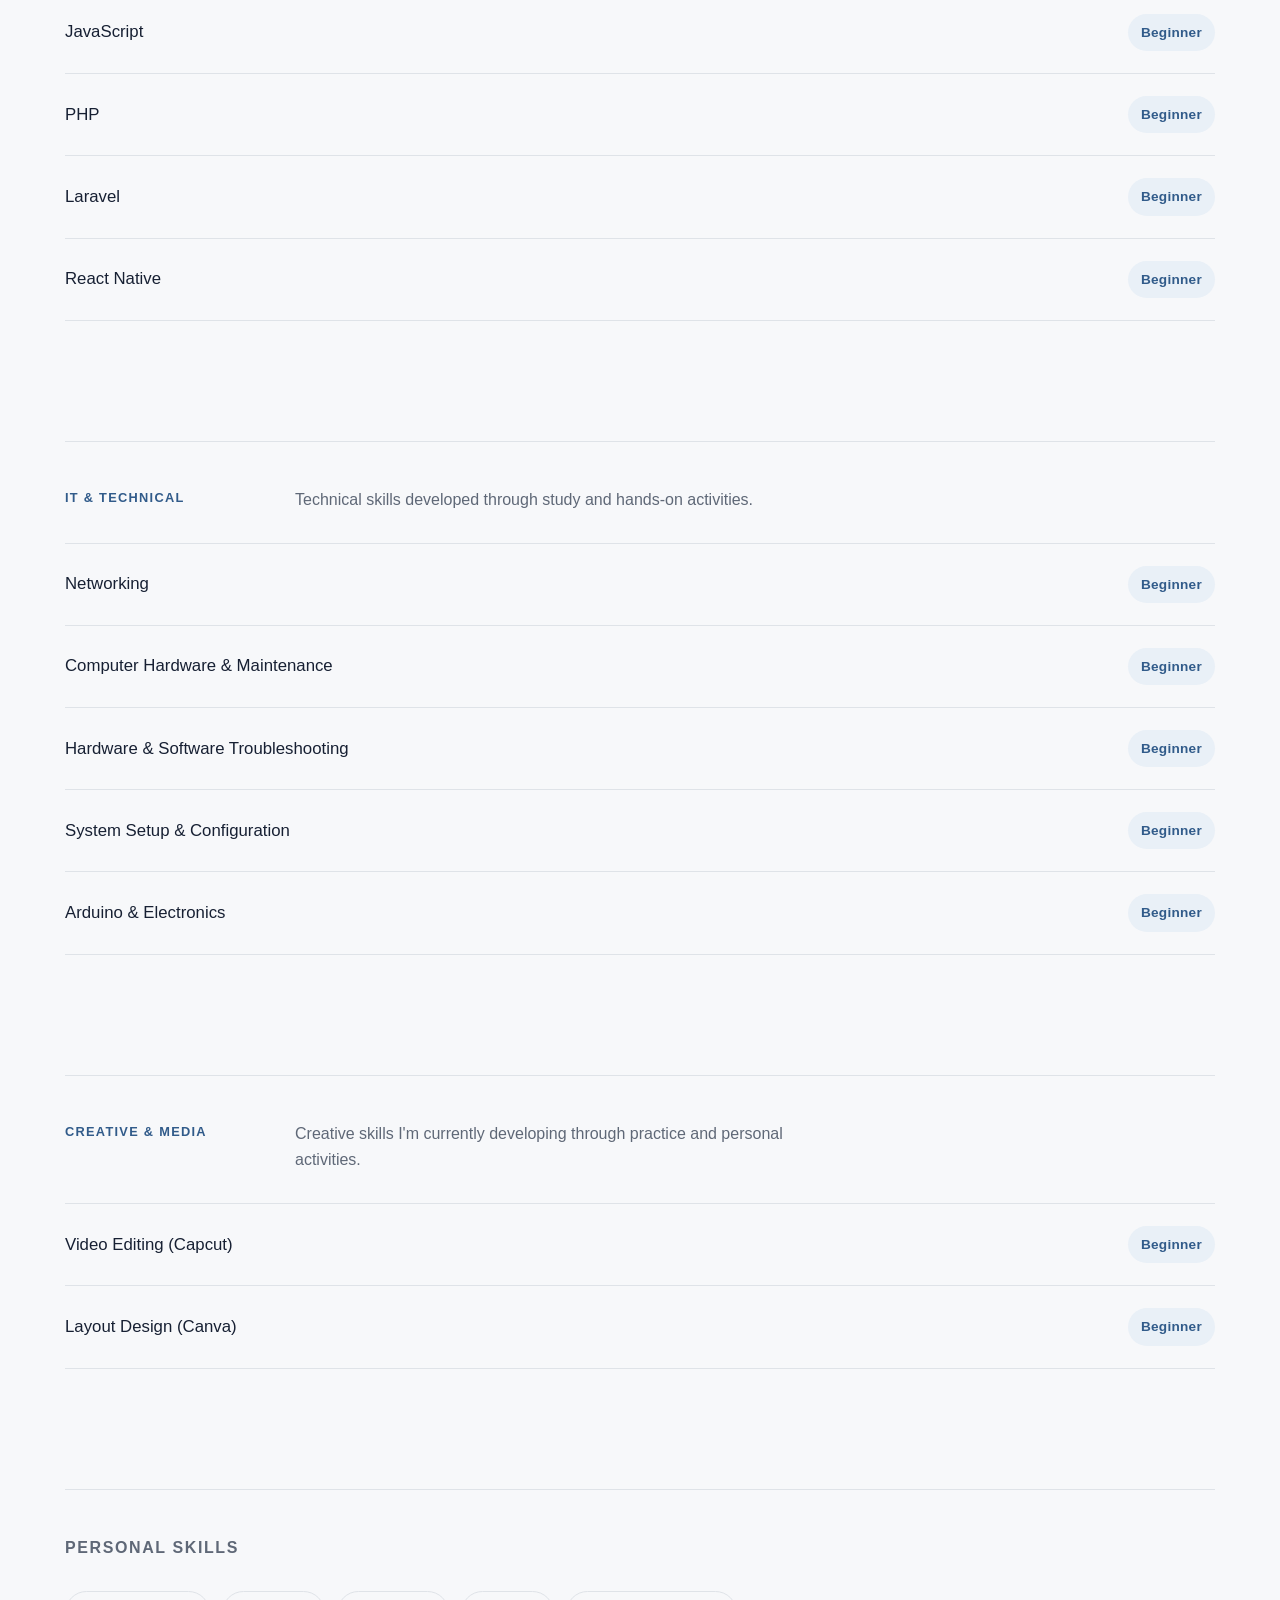
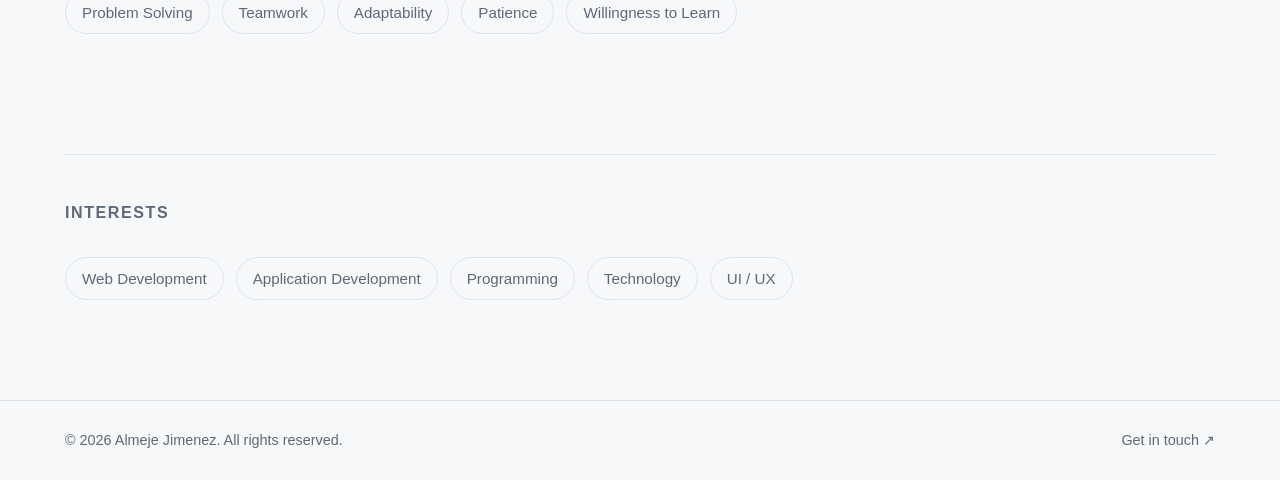
==== commit b0ad04bb: "Update about.html" ====
--- a/about.html
+++ b/about.html
@@ -4,6 +4,11 @@
     <meta charset="UTF-8" />
 
     <meta name="viewport" content="width=device-width, initial-scale=1.0" />
+
+    <meta
+      name="description"
+      content="Learn about Almeje Jimenez, an Information Technology student, including education, technical skills, creative experience, and interests."
+    />
 
     <title>About — Almeje Jimenez</title>
 
@@ -96,7 +101,7 @@
         <div class="simple-list">
           <div class="list-row">
             <div>
-              <h3>Josefina Herrera Cerilles State College (JHCSC)</h3>
+              <h2>Josefina Herrera Cerilles State College (JHCSC)</h2>
 
               <p>Bachelor of Science in Information Technology</p>
             </div>
